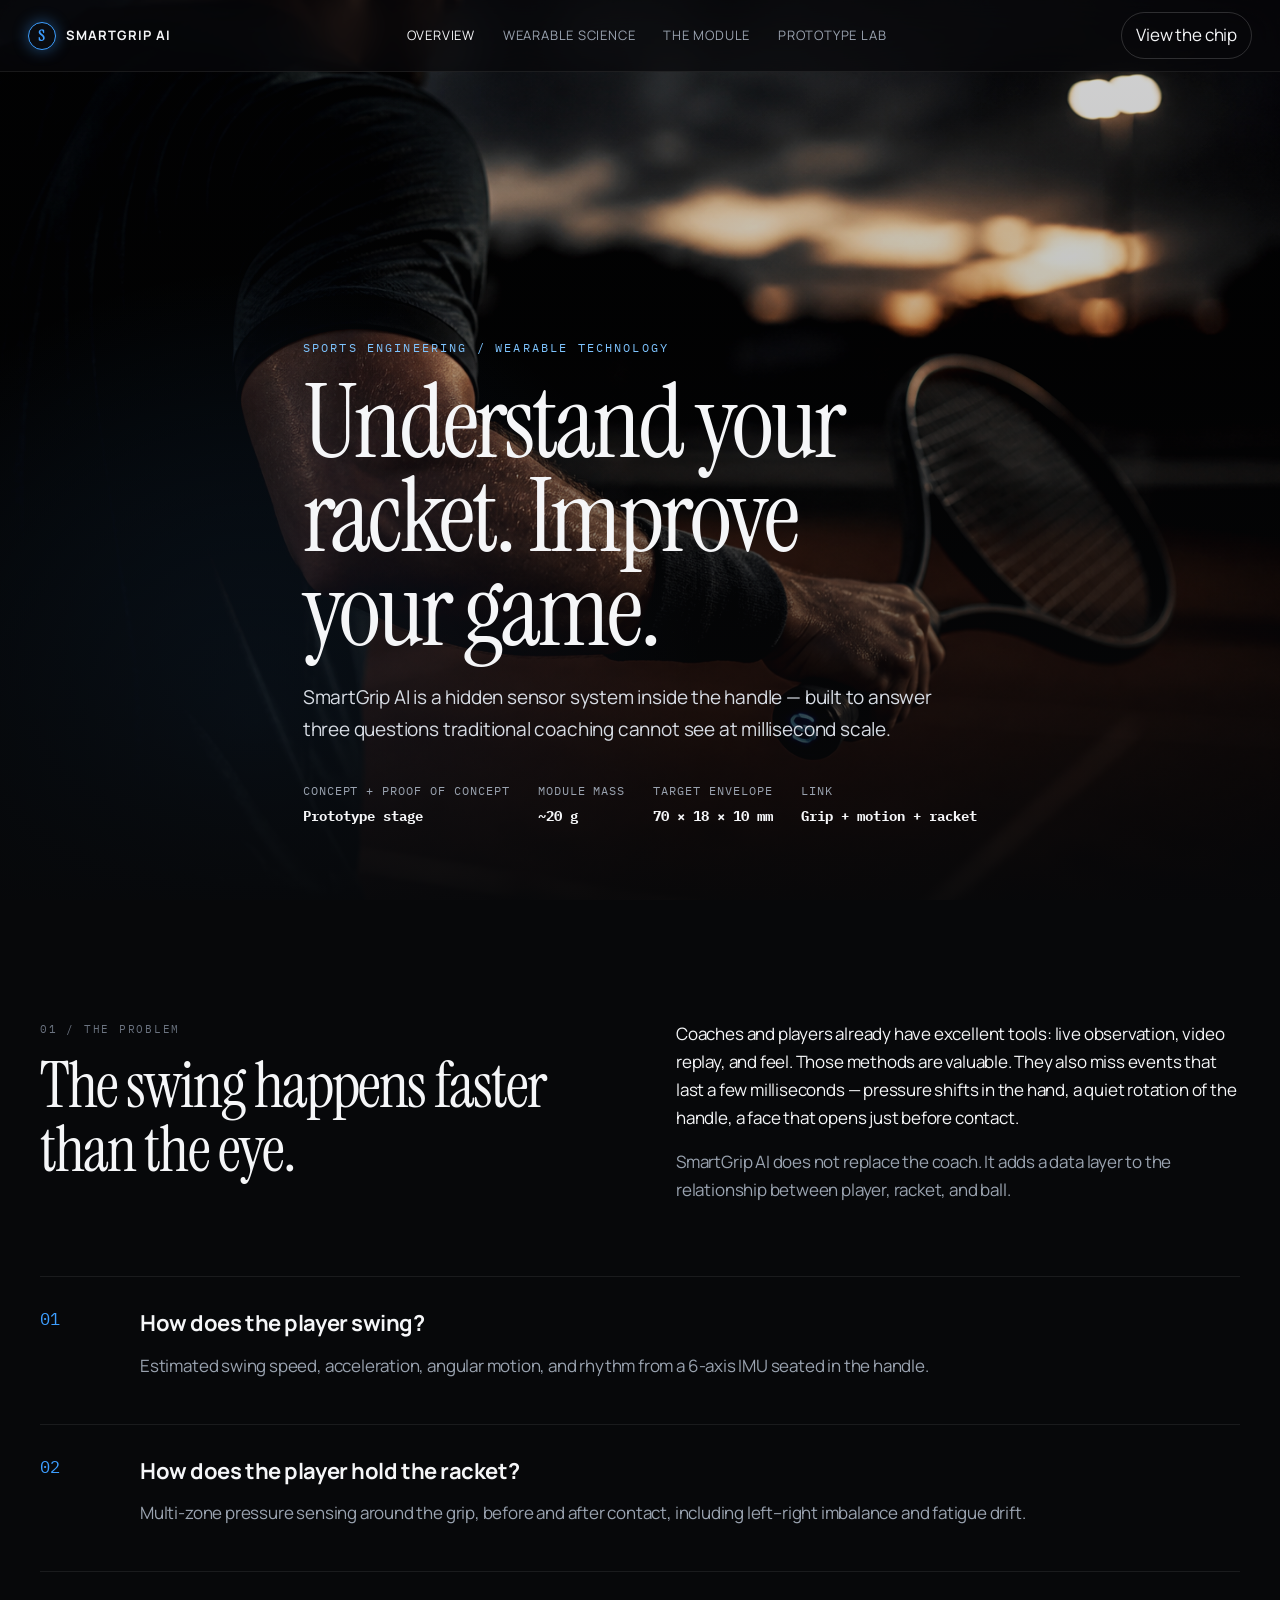
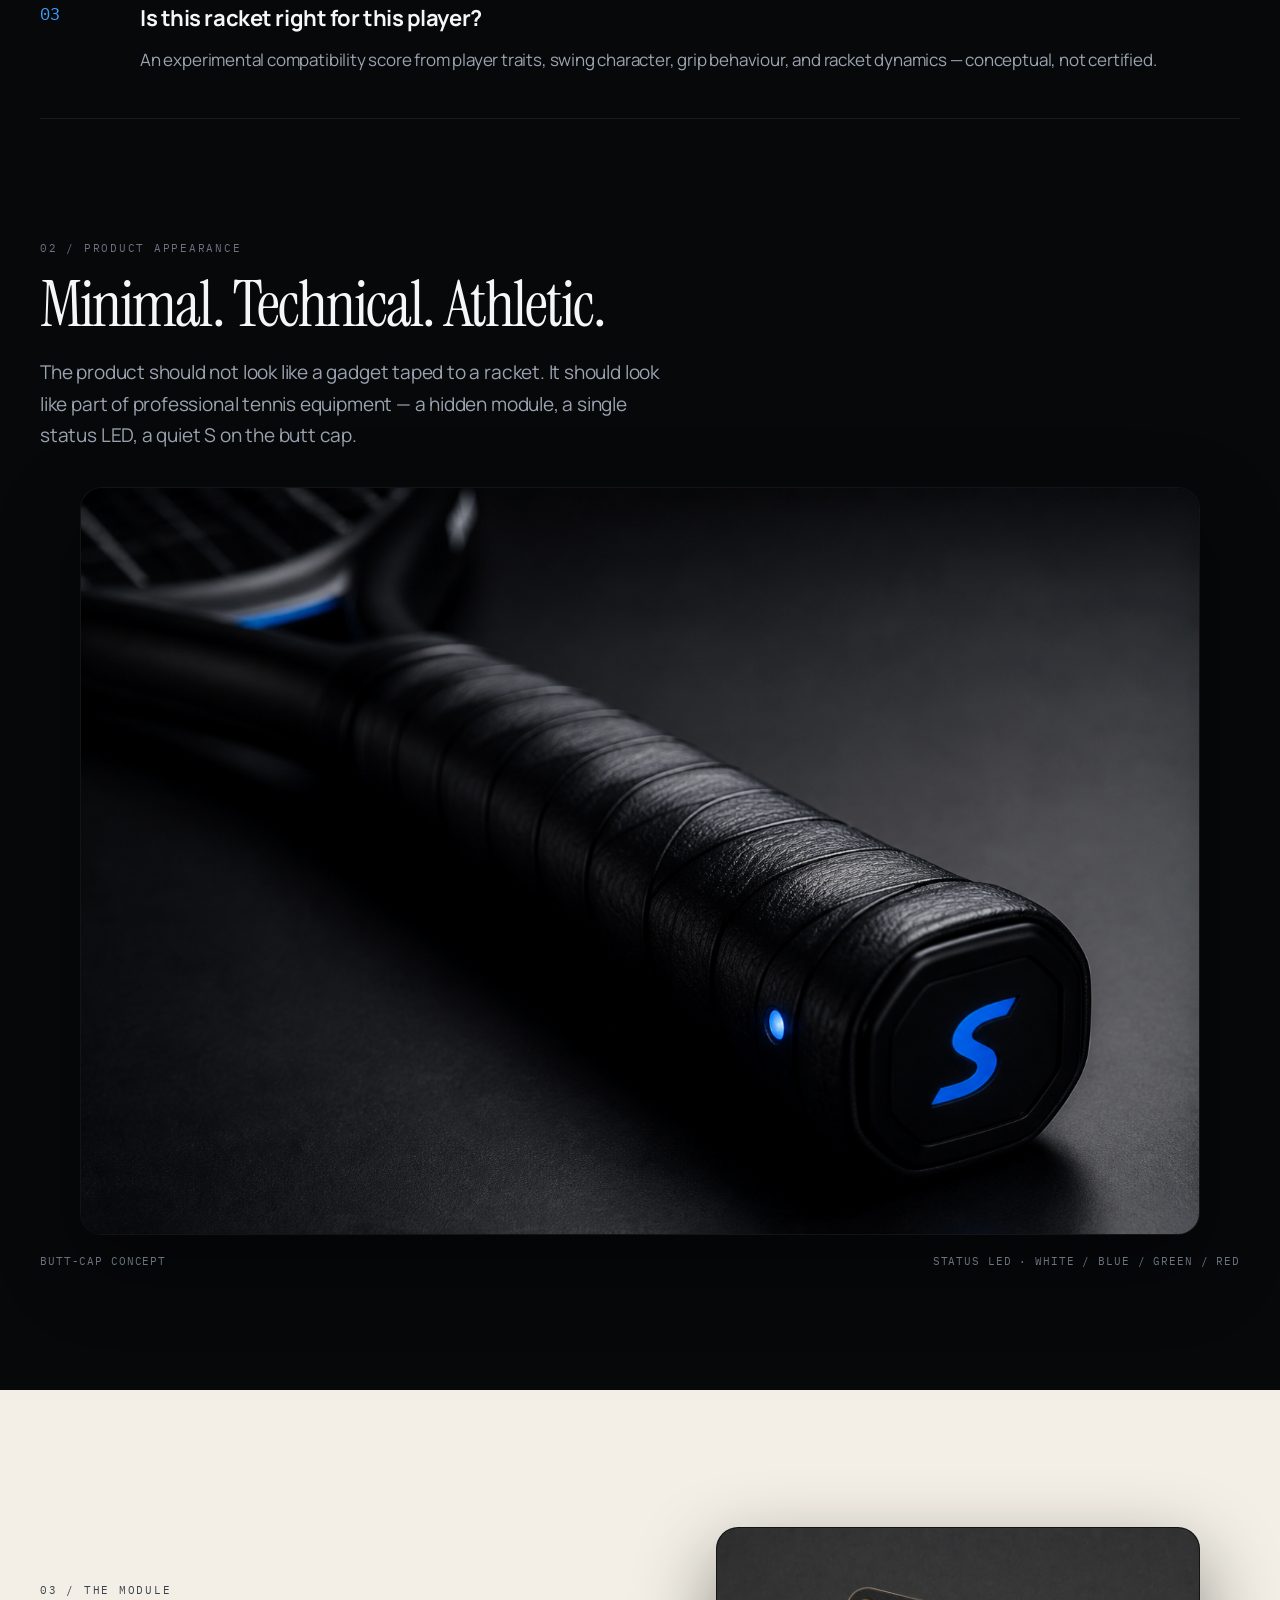
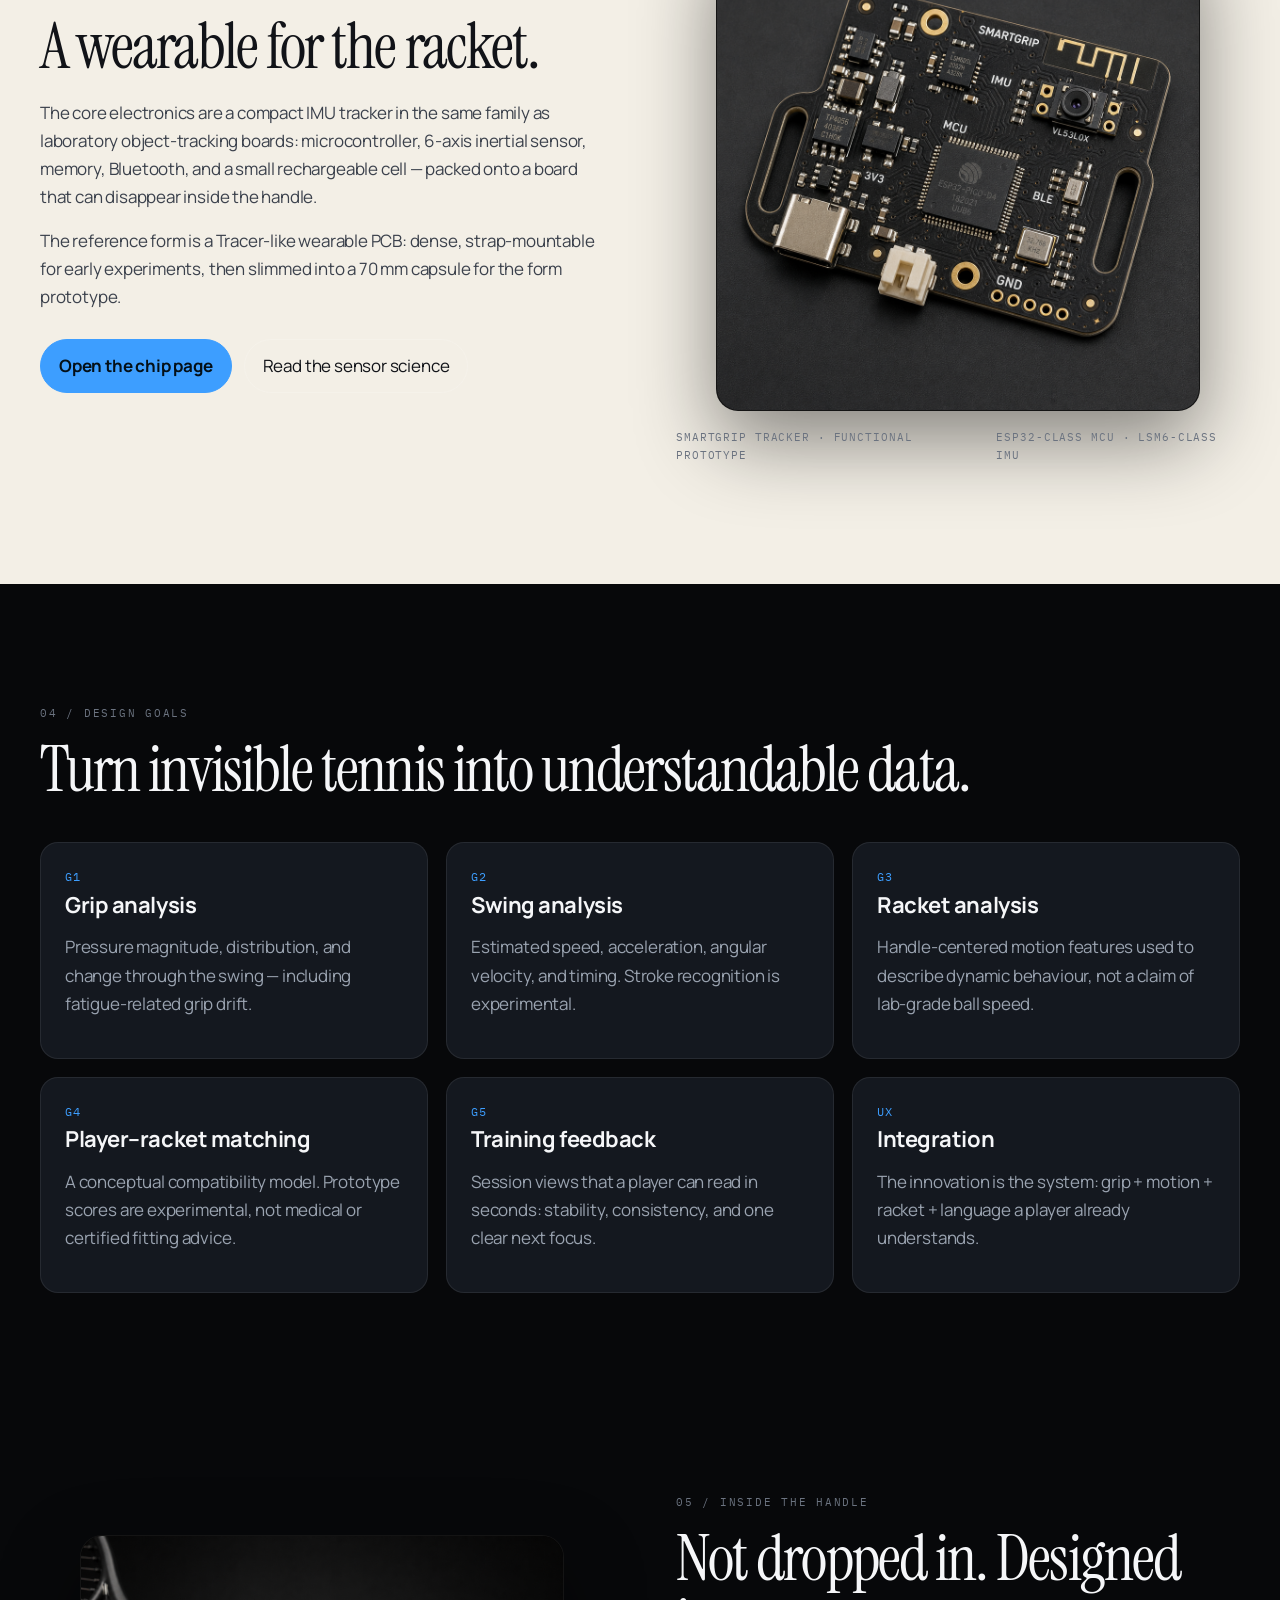
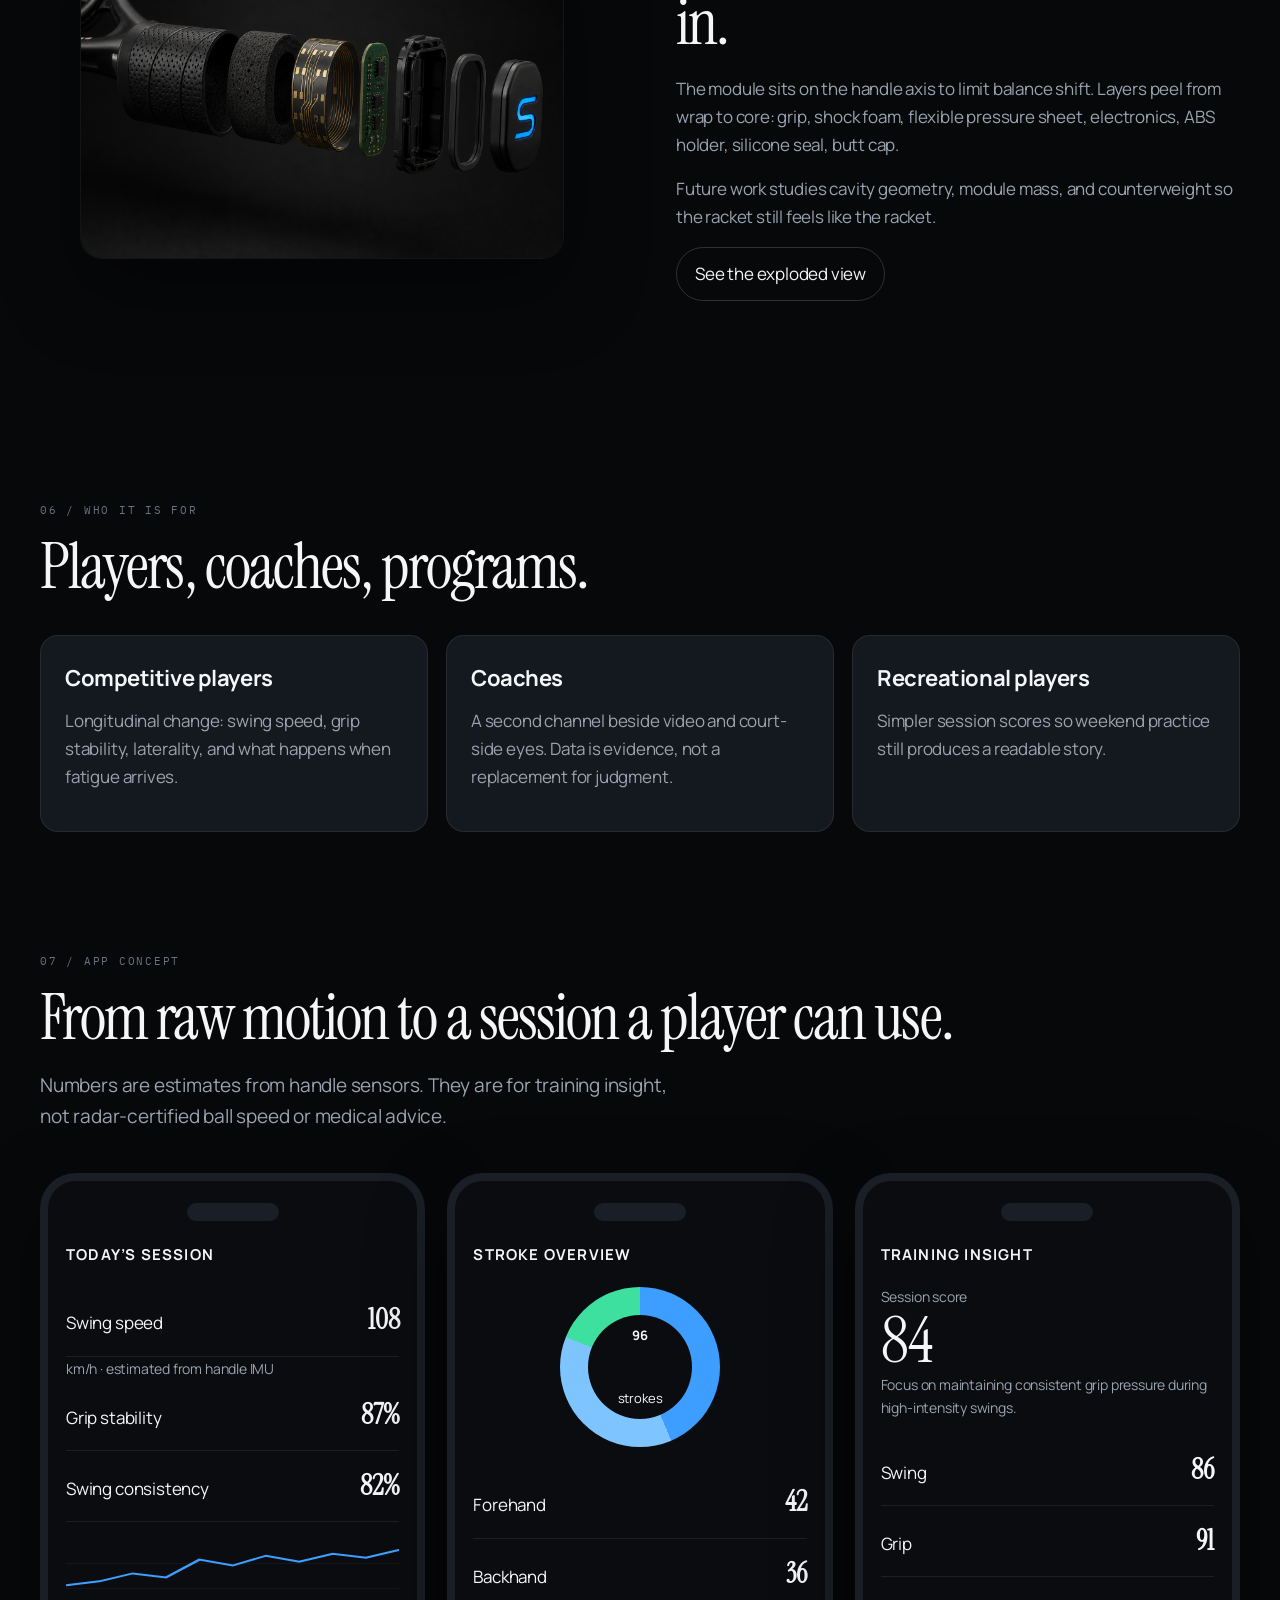
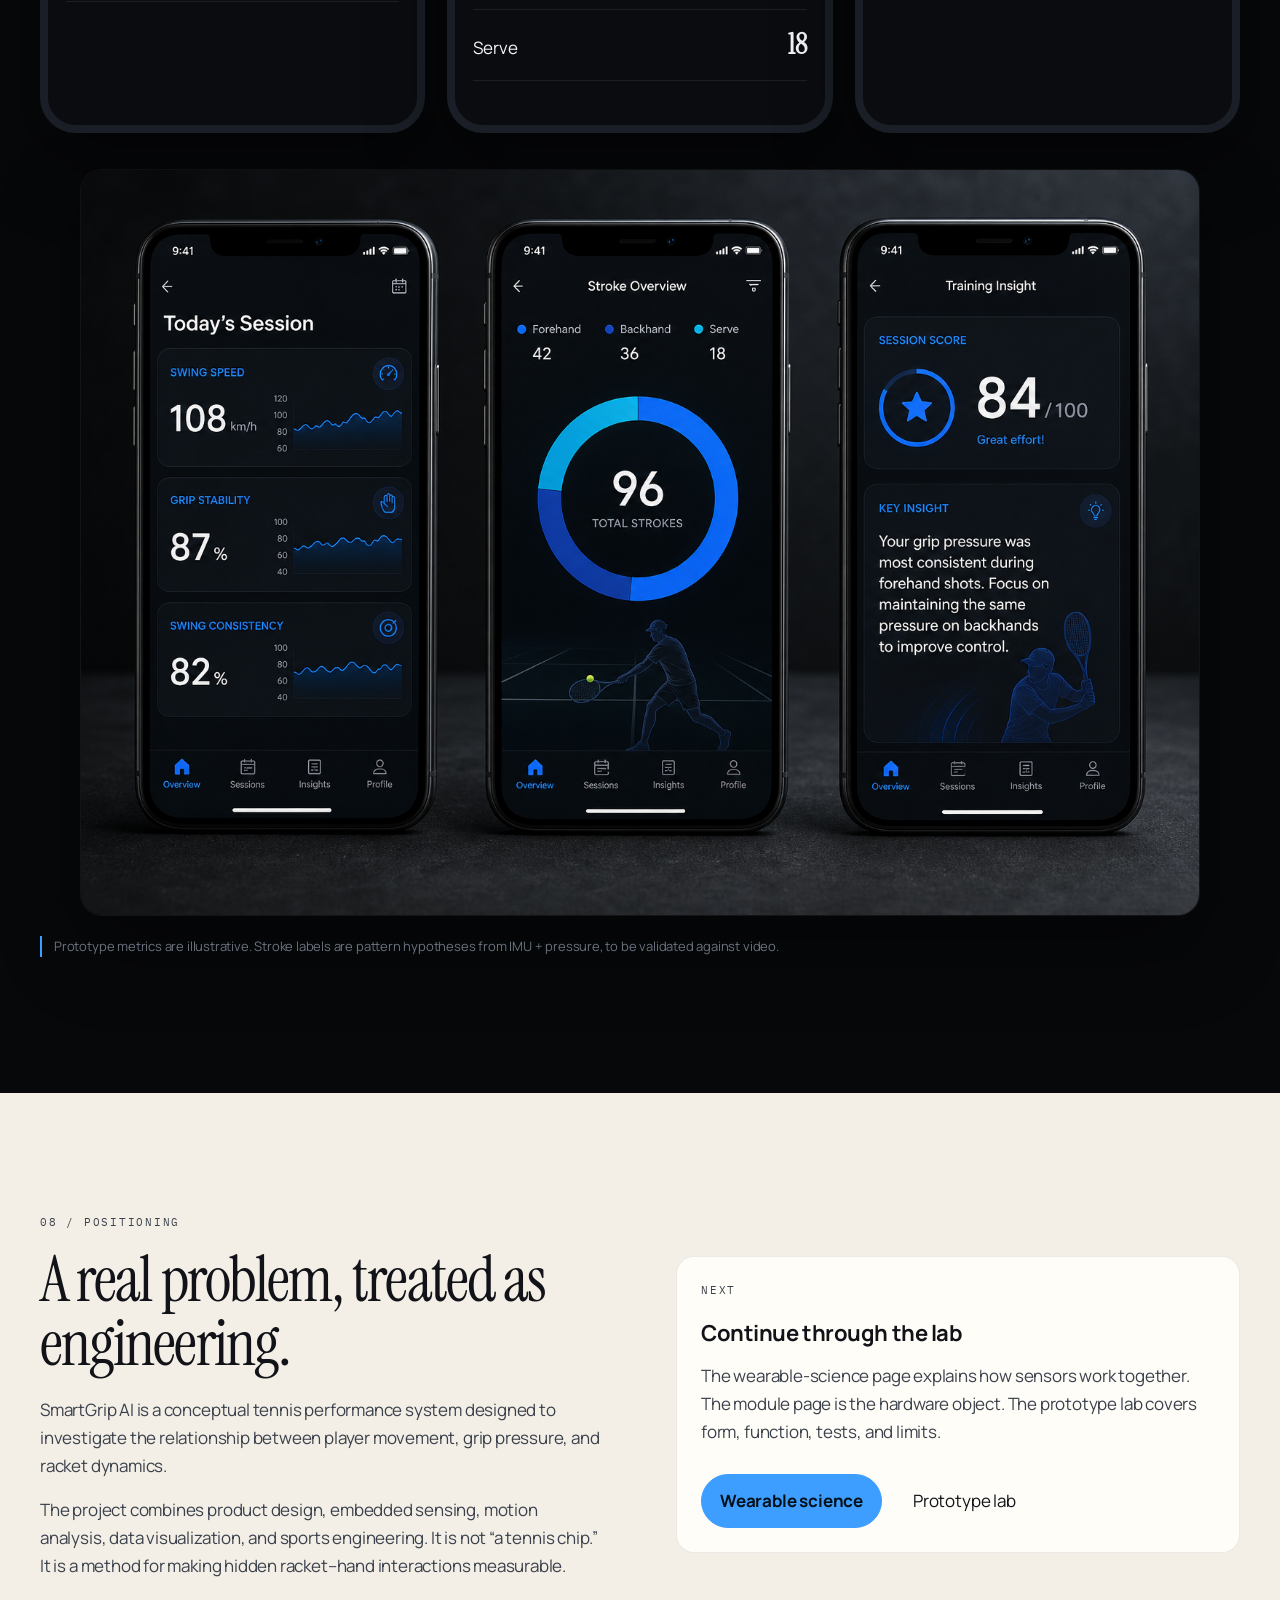
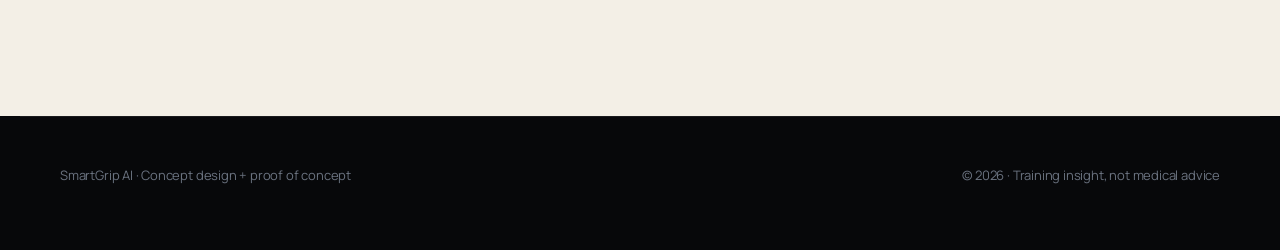
==== index.html @ 9a32e727 "Add SmartGrip AI concept site with Tracer-style chip Build a four-page static prototype in the langu" ====
<!DOCTYPE html>
<html lang="en">
<head>
  <meta charset="UTF-8">
  <meta name="viewport" content="width=device-width, initial-scale=1.0">
  <title>SmartGrip AI — Understand your racket. Improve your game.</title>
  <meta name="description" content="SmartGrip AI is a miniature motion-analysis system hidden inside a tennis racket handle. It turns grip pressure, swing dynamics, and racket motion into training feedback.">
  <link rel="icon" href="assets/images/mark.svg" type="image/svg+xml">
  <link rel="preconnect" href="https://fonts.googleapis.com">
  <link rel="preconnect" href="https://fonts.gstatic.com" crossorigin>
  <link href="https://fonts.googleapis.com/css2?family=IBM+Plex+Mono:wght@400;500&family=Instrument+Serif:ital@0;1&family=Manrope:wght@400;500;600;700&display=swap" rel="stylesheet">
  <link rel="stylesheet" href="assets/css/styles.css">
</head>
<body>
  <a class="skip" href="#content">Skip to content</a>
  <header class="nav">
    <a class="brand" href="index.html"><span class="mark">S</span> SmartGrip AI</a>
    <nav class="nav-links">
      <a class="active" href="index.html">Overview</a>
      <a href="technology.html">Wearable Science</a>
      <a href="module.html">The Module</a>
      <a href="prototype.html">Prototype Lab</a>
    </nav>
    <button class="nav-toggle" aria-expanded="false" aria-label="Open menu">Menu</button>
    <a class="nav-cta" href="module.html">View the chip</a>
  </header>

  <main id="content">
    <section class="hero">
      <div class="hero-media">
        <img src="assets/images/smartgrip-lifestyle.png" alt="Close crop of a tennis racket handle on court, with a faint blue mark on the butt cap">
      </div>
      <div class="hero-copy wrap reveal">
        <p class="kicker">Sports engineering / Wearable technology</p>
        <h1>Understand your<br>racket. Improve<br>your game.</h1>
        <p class="lede">SmartGrip AI is a hidden sensor system inside the handle — built to answer three questions traditional coaching cannot see at millisecond scale.</p>
        <div class="hero-meta">
          <div>Concept + proof of concept<strong>Prototype stage</strong></div>
          <div>Module mass<strong>~20 g</strong></div>
          <div>Target envelope<strong>70 × 18 × 10 mm</strong></div>
          <div>Link<strong>Grip + motion + racket</strong></div>
        </div>
      </div>
    </section>

    <section class="section">
      <div class="wrap split top">
        <div>
          <p class="eyebrow">01 / The problem</p>
          <h2>The swing happens faster than the eye.</h2>
        </div>
        <div>
          <p>Coaches and players already have excellent tools: live observation, video replay, and feel. Those methods are valuable. They also miss events that last a few milliseconds — pressure shifts in the hand, a quiet rotation of the handle, a face that opens just before contact.</p>
          <p class="muted">SmartGrip AI does not replace the coach. It adds a data layer to the relationship between player, racket, and ball.</p>
        </div>
      </div>
      <div class="wrap questions" style="margin-top: 56px;">
        <div class="q"><span>01</span><div><h3>How does the player swing?</h3><p class="muted">Estimated swing speed, acceleration, angular motion, and rhythm from a 6-axis IMU seated in the handle.</p></div></div>
        <div class="q"><span>02</span><div><h3>How does the player hold the racket?</h3><p class="muted">Multi-zone pressure sensing around the grip, before and after contact, including left–right imbalance and fatigue drift.</p></div></div>
        <div class="q"><span>03</span><div><h3>Is this racket right for this player?</h3><p class="muted">An experimental compatibility score from player traits, swing character, grip behaviour, and racket dynamics — conceptual, not certified.</p></div></div>
      </div>
    </section>

    <section class="section" style="padding-top: 0;">
      <div class="wrap">
        <p class="eyebrow">02 / Product appearance</p>
        <h2>Minimal. Technical. Athletic.</h2>
        <p class="lede muted">The product should not look like a gadget taped to a racket. It should look like part of professional tennis equipment — a hidden module, a single status LED, a quiet S on the butt cap.</p>
      </div>
      <div class="wrap" style="margin-top: 36px;">
        <figure class="figure">
          <img src="assets/images/smartgrip-handle-hero.png" alt="Matte black tennis racket butt cap with a glowing blue S logo">
        </figure>
        <div class="caption"><span>Butt-cap concept</span><span>Status LED · White / Blue / Green / Red</span></div>
      </div>
    </section>

    <section class="section paper">
      <div class="wrap split">
        <div>
          <p class="eyebrow">03 / The module</p>
          <h2>A wearable for the racket.</h2>
          <p>The core electronics are a compact IMU tracker in the same family as laboratory object-tracking boards: microcontroller, 6-axis inertial sensor, memory, Bluetooth, and a small rechargeable cell — packed onto a board that can disappear inside the handle.</p>
          <p>The reference form is a Tracer-like wearable PCB: dense, strap-mountable for early experiments, then slimmed into a 70 mm capsule for the form prototype.</p>
          <div class="actions">
            <a class="btn primary" href="module.html">Open the chip page</a>
            <a class="btn" href="technology.html">Read the sensor science</a>
          </div>
        </div>
        <div>
          <figure class="figure">
            <img src="assets/images/smartgrip-chip-tracer.png" alt="Photorealistic SmartGrip IMU tracker PCB, Tracer-style assembled prototype board">
          </figure>
          <div class="caption"><span>SmartGrip tracker · functional prototype</span><span>ESP32-class MCU · LSM6-class IMU</span></div>
        </div>
      </div>
    </section>

    <section class="section">
      <div class="wrap">
        <p class="eyebrow">04 / Design goals</p>
        <h2>Turn invisible tennis into understandable data.</h2>
        <div class="grid-3" style="margin-top: 40px;">
          <article class="card"><div class="num">G1</div><h3>Grip analysis</h3><p class="muted">Pressure magnitude, distribution, and change through the swing — including fatigue-related grip drift.</p></article>
          <article class="card"><div class="num">G2</div><h3>Swing analysis</h3><p class="muted">Estimated speed, acceleration, angular velocity, and timing. Stroke recognition is experimental.</p></article>
          <article class="card"><div class="num">G3</div><h3>Racket analysis</h3><p class="muted">Handle-centered motion features used to describe dynamic behaviour, not a claim of lab-grade ball speed.</p></article>
          <article class="card"><div class="num">G4</div><h3>Player–racket matching</h3><p class="muted">A conceptual compatibility model. Prototype scores are experimental, not medical or certified fitting advice.</p></article>
          <article class="card"><div class="num">G5</div><h3>Training feedback</h3><p class="muted">Session views that a player can read in seconds: stability, consistency, and one clear next focus.</p></article>
          <article class="card"><div class="num">UX</div><h3>Integration</h3><p class="muted">The innovation is the system: grip + motion + racket + language a player already understands.</p></article>
        </div>
      </div>
    </section>

    <section class="section tight">
      <div class="wrap split">
        <figure class="figure">
          <img src="assets/images/smartgrip-exploded.png" alt="Exploded assembly of grip wrap, foam, pressure layer, PCB, holder, and butt cap">
        </figure>
        <div>
          <p class="eyebrow">05 / Inside the handle</p>
          <h2>Not dropped in. Designed in.</h2>
          <p class="muted">The module sits on the handle axis to limit balance shift. Layers peel from wrap to core: grip, shock foam, flexible pressure sheet, electronics, ABS holder, silicone seal, butt cap.</p>
          <p class="muted">Future work studies cavity geometry, module mass, and counterweight so the racket still feels like the racket.</p>
          <a class="btn" href="module.html#exploded">See the exploded view</a>
        </div>
      </div>
    </section>

    <section class="section">
      <div class="wrap">
        <p class="eyebrow">06 / Who it is for</p>
        <h2>Players, coaches, programs.</h2>
        <div class="grid-3" style="margin-top: 36px;">
          <article class="card">
            <h3>Competitive players</h3>
            <p class="muted">Longitudinal change: swing speed, grip stability, laterality, and what happens when fatigue arrives.</p>
          </article>
          <article class="card">
            <h3>Coaches</h3>
            <p class="muted">A second channel beside video and court-side eyes. Data is evidence, not a replacement for judgment.</p>
          </article>
          <article class="card">
            <h3>Recreational players</h3>
            <p class="muted">Simpler session scores so weekend practice still produces a readable story.</p>
          </article>
        </div>
      </div>
    </section>

    <section class="section" style="padding-top: 0;">
      <div class="wrap">
        <p class="eyebrow">07 / App concept</p>
        <h2>From raw motion to a session a player can use.</h2>
        <p class="muted lede">Numbers are estimates from handle sensors. They are for training insight, not radar-certified ball speed or medical advice.</p>
        <div class="phones" style="margin-top: 40px;">
          <article class="phone">
            <div class="phone-bar"></div>
            <h4>Today’s session</h4>
            <div class="metric"><span>Swing speed</span><b>108</b></div>
            <div class="small muted">km/h · estimated from handle IMU</div>
            <div class="metric"><span>Grip stability</span><b>87%</b></div>
            <div class="metric"><span>Swing consistency</span><b>82%</b></div>
            <div class="chart">
              <svg viewBox="0 0 200 64" preserveAspectRatio="none">
                <polyline fill="none" stroke="#3d9eff" stroke-width="2" points="0,48 20,44 40,36 60,40 80,22 100,28 120,18 140,24 160,16 180,20 200,12"/>
              </svg>
            </div>
          </article>
          <article class="phone">
            <div class="phone-bar"></div>
            <h4>Stroke overview</h4>
            <div class="donut"><span><strong>96</strong><br>strokes</span></div>
            <div class="metric"><span>Forehand</span><b>42</b></div>
            <div class="metric"><span>Backhand</span><b>36</b></div>
            <div class="metric"><span>Serve</span><b>18</b></div>
          </article>
          <article class="phone">
            <div class="phone-bar"></div>
            <h4>Training insight</h4>
            <div class="small muted">Session score</div>
            <div class="score">84</div>
            <p class="small muted">Focus on maintaining consistent grip pressure during high-intensity swings.</p>
            <div class="metric"><span>Swing</span><b>86</b></div>
            <div class="metric"><span>Grip</span><b>91</b></div>
          </article>
        </div>
        <figure class="figure" style="margin-top: 36px;">
          <img src="assets/images/smartgrip-app-ui.png" alt="Three dark-mode phones showing SmartGrip session, stroke, and insight screens">
        </figure>
        <p class="note">Prototype metrics are illustrative. Stroke labels are pattern hypotheses from IMU + pressure, to be validated against video.</p>
      </div>
    </section>

    <section class="section paper">
      <div class="wrap split">
        <div>
          <p class="eyebrow">08 / Positioning</p>
          <h2>A real problem, treated as engineering.</h2>
          <p>SmartGrip AI is a conceptual tennis performance system designed to investigate the relationship between player movement, grip pressure, and racket dynamics.</p>
          <p>The project combines product design, embedded sensing, motion analysis, data visualization, and sports engineering. It is not “a tennis chip.” It is a method for making hidden racket–hand interactions measurable.</p>
        </div>
        <div class="card">
          <p class="eyebrow">Next</p>
          <h3>Continue through the lab</h3>
          <p class="muted">The wearable-science page explains how sensors work together. The module page is the hardware object. The prototype lab covers form, function, tests, and limits.</p>
          <div class="actions">
            <a class="btn primary" href="technology.html">Wearable science</a>
            <a class="btn" href="prototype.html">Prototype lab</a>
          </div>
        </div>
      </div>
    </section>
  </main>

  <footer class="footer wrap">
    <div>SmartGrip AI · Concept design + proof of concept</div>
    <div>© <span data-year></span> · Training insight, not medical advice</div>
  </footer>
  <script src="assets/js/main.js"></script>
</body>
</html>
---- assets/css/styles.css ----
:root {
  --bg: #07080a;
  --bg-2: #0d0f13;
  --bg-3: #14181f;
  --bg-4: #1c222c;
  --paper: #f3efe6;
  --paper-2: #e7e1d4;
  --ink: #111318;
  --text: #f5f6f8;
  --muted: #9aa3b0;
  --faint: #6b7380;
  --line: rgba(255, 255, 255, 0.08);
  --line-strong: rgba(255, 255, 255, 0.16);
  --blue: #3d9eff;
  --blue-2: #7ec4ff;
  --blue-dim: rgba(61, 158, 255, 0.14);
  --green: #3ee0a0;
  --red: #ff5d5d;
  --white: #ffffff;
  --shadow: 0 30px 80px rgba(0, 0, 0, 0.45);
  --radius: 18px;
  --max: 1240px;
  --nav-h: 72px;
  --serif: "Instrument Serif", "Times New Roman", serif;
  --sans: "Manrope", "Helvetica Neue", sans-serif;
  --mono: "IBM Plex Mono", ui-monospace, monospace;
}

*,
*::before,
*::after {
  box-sizing: border-box;
}

html {
  scroll-behavior: smooth;
}

body {
  margin: 0;
  background: var(--bg);
  color: var(--text);
  font-family: var(--sans);
  font-size: 17px;
  line-height: 1.65;
  letter-spacing: -0.011em;
  overflow-x: hidden;
}

img {
  max-width: 100%;
  display: block;
}

a {
  color: inherit;
  text-decoration: none;
}

button,
input {
  font: inherit;
}

.skip {
  position: absolute;
  left: -999px;
}

.skip:focus {
  left: 16px;
  top: 16px;
  z-index: 100;
  background: var(--blue);
  color: #041018;
  padding: 8px 12px;
}

/* NAV */
.nav {
  position: fixed;
  inset: 0 0 auto;
  z-index: 50;
  height: var(--nav-h);
  display: flex;
  align-items: center;
  justify-content: space-between;
  padding: 0 28px;
  background: rgba(7, 8, 10, 0.72);
  backdrop-filter: blur(18px);
  border-bottom: 1px solid var(--line);
}

.brand {
  display: flex;
  align-items: center;
  gap: 10px;
  font-weight: 700;
  letter-spacing: 0.08em;
  font-size: 13px;
  text-transform: uppercase;
}

.mark {
  width: 28px;
  height: 28px;
  border-radius: 50%;
  background: #0a0c10;
  border: 1px solid var(--blue);
  box-shadow: 0 0 16px rgba(61, 158, 255, 0.45);
  display: grid;
  place-items: center;
  color: var(--blue);
  font-family: var(--serif);
  font-size: 16px;
}

.nav-links {
  display: flex;
  align-items: center;
  gap: 28px;
  font-size: 13px;
  letter-spacing: 0.06em;
  text-transform: uppercase;
  color: var(--muted);
}

.nav-links a:hover,
.nav-links a.active {
  color: var(--text);
}

.nav-cta {
  border: 1px solid var(--line-strong);
  padding: 8px 14px;
  border-radius: 999px;
  color: var(--text);
}

.nav-cta:hover {
  border-color: var(--blue);
  color: var(--blue-2);
}

.nav-toggle {
  display: none;
  background: transparent;
  color: var(--text);
  border: 1px solid var(--line-strong);
  border-radius: 999px;
  padding: 8px 12px;
  cursor: pointer;
}

/* HERO */
.hero {
  min-height: 100vh;
  position: relative;
  display: grid;
  align-items: end;
  padding: calc(var(--nav-h) + 40px) 40px 72px;
  overflow: hidden;
}

.hero-media {
  position: absolute;
  inset: 0;
}

.hero-media img {
  width: 100%;
  height: 100%;
  object-fit: cover;
  filter: saturate(0.92) contrast(1.05);
}

.hero-media::after {
  content: "";
  position: absolute;
  inset: 0;
  background:
    linear-gradient(180deg, rgba(7, 8, 10, 0.18) 0%, rgba(7, 8, 10, 0.25) 40%, rgba(7, 8, 10, 0.92) 100%),
    radial-gradient(circle at 20% 80%, rgba(61, 158, 255, 0.18), transparent 36%);
}

.hero-copy,
.section,
.wrap {
  position: relative;
  z-index: 1;
}

.kicker {
  font-family: var(--mono);
  font-size: 12px;
  letter-spacing: 0.18em;
  text-transform: uppercase;
  color: var(--blue-2);
  margin-bottom: 18px;
}

.hero h1,
.display {
  font-family: var(--serif);
  font-weight: 400;
  font-size: clamp(46px, 8vw, 104px);
  line-height: 0.92;
  letter-spacing: -0.03em;
  margin: 0 0 24px;
}

.lede {
  max-width: 640px;
  color: #d7dce4;
  font-size: 19px;
}

.hero-meta {
  display: flex;
  flex-wrap: wrap;
  gap: 28px;
  margin-top: 36px;
  font-family: var(--mono);
  font-size: 12px;
  letter-spacing: 0.08em;
  text-transform: uppercase;
  color: var(--muted);
}

.hero-meta strong {
  display: block;
  color: var(--text);
  font-size: 14px;
  letter-spacing: 0;
  text-transform: none;
  margin-top: 4px;
}

/* LAYOUT */
.section {
  padding: 120px 40px;
}

.section.tight {
  padding: 80px 40px;
}

.wrap {
  max-width: var(--max);
  margin: 0 auto;
}

.paper {
  background: var(--paper);
  color: var(--ink);
}

.paper .kicker {
  color: #1d4f86;
}

.paper .muted,
.paper .lede,
.paper p {
  color: #3b414c;
}

.split {
  display: grid;
  grid-template-columns: 1fr 1fr;
  gap: 72px;
  align-items: center;
}

.split.top {
  align-items: start;
}

.eyebrow {
  font-family: var(--mono);
  font-size: 11px;
  letter-spacing: 0.16em;
  text-transform: uppercase;
  color: var(--faint);
}

h2 {
  font-family: var(--serif);
  font-size: clamp(34px, 5vw, 64px);
  line-height: 1;
  letter-spacing: -0.03em;
  font-weight: 400;
  margin: 10px 0 20px;
}

h3 {
  font-size: 22px;
  margin: 0 0 10px;
  letter-spacing: -0.02em;
}

p {
  margin: 0 0 16px;
}

.muted {
  color: var(--muted);
}

.small {
  font-size: 14px;
}

.mono {
  font-family: var(--mono);
}

/* CARDS / GRIDS */
.grid-3,
.grid-4,
.grid-2 {
  display: grid;
  gap: 18px;
}

.grid-2 { grid-template-columns: 1fr 1fr; }
.grid-3 { grid-template-columns: repeat(3, 1fr); }
.grid-4 { grid-template-columns: repeat(4, 1fr); }

.card {
  background: var(--bg-3);
  border: 1px solid var(--line);
  border-radius: var(--radius);
  padding: 24px;
}

.paper .card {
  background: #fffdf8;
  border-color: rgba(17, 19, 24, 0.08);
}

.card .num {
  font-family: var(--mono);
  color: var(--blue);
  font-size: 12px;
  letter-spacing: 0.12em;
}

.stat {
  font-family: var(--serif);
  font-size: 42px;
  line-height: 1;
  margin: 8px 0;
}

.figure {
  border-radius: 22px;
  overflow: hidden;
  border: 1px solid var(--line);
  background: #000;
  box-shadow: var(--shadow);
}

.figure img {
  width: 100%;
  height: 100%;
  object-fit: cover;
}

.caption {
  display: flex;
  justify-content: space-between;
  gap: 16px;
  margin-top: 12px;
  font-family: var(--mono);
  font-size: 11px;
  letter-spacing: 0.08em;
  text-transform: uppercase;
  color: var(--faint);
}

/* QUESTIONS */
.questions {
  display: grid;
  gap: 0;
  border-top: 1px solid var(--line);
}

.q {
  display: grid;
  grid-template-columns: 80px 1fr;
  gap: 20px;
  padding: 28px 0;
  border-bottom: 1px solid var(--line);
}

.q span {
  font-family: var(--mono);
  color: var(--blue);
}

/* CHIP STAGE */
.chip-stage {
  position: relative;
  background:
    radial-gradient(circle at 50% 40%, rgba(61, 158, 255, 0.12), transparent 42%),
    var(--bg-2);
  border: 1px solid var(--line);
  border-radius: 28px;
  padding: 28px;
  min-height: 560px;
}

.chip-stage img {
  width: 100%;
  max-height: 620px;
  object-fit: contain;
}

.hotspot {
  position: absolute;
  width: 18px;
  height: 18px;
  border-radius: 50%;
  border: 2px solid var(--blue);
  background: rgba(61, 158, 255, 0.25);
  box-shadow: 0 0 0 6px rgba(61, 158, 255, 0.12);
  cursor: pointer;
  padding: 0;
}

.hotspot::after {
  content: "";
  position: absolute;
  inset: -8px;
  border-radius: 50%;
  animation: pulse 2.2s infinite;
}

@keyframes pulse {
  0% { box-shadow: 0 0 0 0 rgba(61, 158, 255, 0.45); }
  70% { box-shadow: 0 0 0 14px rgba(61, 158, 255, 0); }
  100% { box-shadow: 0 0 0 0 rgba(61, 158, 255, 0); }
}

.hotspot-card {
  position: absolute;
  width: min(260px, 70vw);
  background: rgba(10, 12, 16, 0.92);
  border: 1px solid var(--line-strong);
  border-radius: 14px;
  padding: 14px 16px;
  font-size: 14px;
  opacity: 0;
  pointer-events: none;
  transform: translateY(8px);
  transition: 0.2s ease;
}

.hotspot:hover + .hotspot-card,
.hotspot:focus + .hotspot-card,
.hotspot-card.show {
  opacity: 1;
  transform: none;
}

/* SPECS */
.spec-table {
  width: 100%;
  border-collapse: collapse;
  font-size: 14px;
}

.spec-table th,
.spec-table td {
  text-align: left;
  padding: 14px 0;
  border-bottom: 1px solid var(--line);
  vertical-align: top;
}

.spec-table th {
  width: 38%;
  color: var(--muted);
  font-weight: 500;
}

/* LED */
.led-row {
  display: flex;
  flex-wrap: wrap;
  gap: 10px;
}

.led-btn {
  background: transparent;
  color: var(--text);
  border: 1px solid var(--line-strong);
  border-radius: 999px;
  padding: 8px 14px;
  cursor: pointer;
}

.led-btn.active {
  border-color: var(--blue);
  background: var(--blue-dim);
}

.led-dot {
  width: 18px;
  height: 18px;
  border-radius: 50%;
  display: inline-block;
  margin-right: 8px;
  vertical-align: middle;
  box-shadow: 0 0 16px currentColor;
}

/* SENSOR SCIENCE */
.sensor-tabs {
  display: flex;
  flex-wrap: wrap;
  gap: 8px;
  margin: 28px 0;
}

.sensor-tabs button {
  background: transparent;
  border: 1px solid var(--line-strong);
  color: var(--muted);
  border-radius: 999px;
  padding: 10px 16px;
  cursor: pointer;
}

.sensor-tabs button.active {
  color: var(--ink);
  background: var(--paper);
  border-color: var(--paper);
}

.sensor-panel[hidden] {
  display: none;
}

.metric-bars {
  display: grid;
  gap: 14px;
}

.bar {
  display: grid;
  grid-template-columns: 140px 1fr 48px;
  gap: 12px;
  align-items: center;
  font-size: 13px;
}

.bar i {
  height: 8px;
  background: var(--bg-4);
  border-radius: 99px;
  overflow: hidden;
  display: block;
}

.bar i em {
  display: block;
  height: 100%;
  width: 0;
  background: linear-gradient(90deg, var(--blue), var(--blue-2));
  border-radius: inherit;
  transition: width 0.8s ease;
}

/* PRESSURE */
.zones {
  display: grid;
  grid-template-columns: repeat(4, 1fr);
  gap: 8px;
  max-width: 280px;
}

.zone {
  aspect-ratio: 1;
  border-radius: 10px;
  background: rgba(61, 158, 255, 0.12);
  border: 1px solid rgba(61, 158, 255, 0.25);
  display: grid;
  place-items: center;
  font-family: var(--mono);
  font-size: 11px;
  cursor: pointer;
  transition: 0.2s ease;
}

.zone:hover,
.zone.active {
  background: rgba(61, 158, 255, 0.55);
  color: #041018;
}

/* FLOW */
.flow {
  display: grid;
  grid-template-columns: repeat(5, 1fr);
  gap: 12px;
}

.flow-step {
  background: var(--bg-3);
  border: 1px solid var(--line);
  border-radius: 16px;
  padding: 18px;
  min-height: 150px;
}

.flow-step b {
  display: block;
  font-family: var(--mono);
  font-size: 11px;
  color: var(--blue);
  margin-bottom: 10px;
}

/* PHONES */
.phones {
  display: grid;
  grid-template-columns: repeat(3, 1fr);
  gap: 22px;
}

.phone {
  background: #0a0c10;
  border: 8px solid #1a1e26;
  border-radius: 36px;
  min-height: 560px;
  padding: 22px 18px 28px;
  box-shadow: var(--shadow);
}

.phone-bar {
  width: 92px;
  height: 18px;
  background: #1a1e26;
  border-radius: 99px;
  margin: 0 auto 22px;
}

.phone h4 {
  margin: 0 0 18px;
  font-size: 15px;
  letter-spacing: 0.08em;
  text-transform: uppercase;
}

.metric {
  display: flex;
  justify-content: space-between;
  align-items: baseline;
  padding: 12px 0;
  border-bottom: 1px solid var(--line);
}

.metric b {
  font-family: var(--serif);
  font-size: 28px;
}

.chart {
  height: 64px;
  margin: 16px 0 8px;
  background:
    linear-gradient(180deg, transparent 0 20%, rgba(255,255,255,0.04) 20% 21%, transparent 21% 40%, rgba(255,255,255,0.04) 40% 41%, transparent 41% 60%, rgba(255,255,255,0.04) 60% 61%, transparent 61% 80%, rgba(255,255,255,0.04) 80% 81%, transparent 81%);
  border-bottom: 1px solid var(--line);
  position: relative;
}

.chart svg {
  width: 100%;
  height: 100%;
}

.donut {
  width: 160px;
  height: 160px;
  margin: 20px auto;
  border-radius: 50%;
  background: conic-gradient(#3d9eff 0 157deg, #7ec4ff 157deg 292deg, #3ee0a0 292deg 360deg);
  display: grid;
  place-items: center;
}

.donut span {
  width: 104px;
  height: 104px;
  background: #0a0c10;
  border-radius: 50%;
  display: grid;
  place-items: center;
  text-align: center;
  font-size: 13px;
}

.score {
  font-family: var(--serif);
  font-size: 64px;
  line-height: 1;
}

/* ARCH */
.arch {
  display: grid;
  gap: 10px;
}

.arch-row {
  display: grid;
  grid-template-columns: 160px 1fr;
  gap: 16px;
  background: var(--bg-3);
  border: 1px solid var(--line);
  border-radius: 16px;
  padding: 18px 20px;
}

.note {
  font-size: 13px;
  color: var(--faint);
  border-left: 2px solid var(--blue);
  padding-left: 12px;
  margin-top: 20px;
}

/* FOOTER */
.footer {
  padding: 48px 40px 64px;
  border-top: 1px solid var(--line);
  display: flex;
  justify-content: space-between;
  gap: 24px;
  color: var(--faint);
  font-size: 13px;
}

.btn {
  display: inline-flex;
  align-items: center;
  gap: 8px;
  border-radius: 999px;
  padding: 12px 18px;
  border: 1px solid var(--line-strong);
  transition: 0.2s ease;
}

.btn.primary {
  background: var(--blue);
  color: #041018;
  border-color: var(--blue);
  font-weight: 700;
}

.btn:hover {
  transform: translateY(-1px);
}

.actions {
  display: flex;
  flex-wrap: wrap;
  gap: 12px;
  margin-top: 28px;
}

.reveal {
  opacity: 0;
  transform: translateY(18px);
  animation: rise 0.8s ease forwards;
}

@keyframes rise {
  to {
    opacity: 1;
    transform: none;
  }
}

.media-full {
  width: 100%;
  height: min(78vh, 820px);
  object-fit: cover;
}

.tag {
  display: inline-block;
  border: 1px solid var(--line-strong);
  border-radius: 999px;
  padding: 4px 10px;
  font-size: 12px;
  color: var(--muted);
  margin-right: 6px;
  margin-bottom: 6px;
}

.list {
  padding-left: 18px;
  margin: 0;
}

.list li {
  margin-bottom: 8px;
}

@media (max-width: 980px) {
  .split,
  .grid-3,
  .grid-4,
  .phones,
  .flow,
  .arch-row {
    grid-template-columns: 1fr;
  }

  .nav-toggle {
    display: inline-flex;
  }

  .nav-links {
    display: none;
    position: absolute;
    top: var(--nav-h);
    left: 0;
    right: 0;
    background: rgba(7, 8, 10, 0.96);
    border-bottom: 1px solid var(--line);
    padding: 18px 20px 24px;
    flex-direction: column;
    align-items: flex-start;
    gap: 16px;
  }

  .nav-links.open {
    display: flex;
  }

  .section,
  .hero {
    padding-left: 20px;
    padding-right: 20px;
  }

  .chip-stage {
    min-height: 380px;
  }
}

@media (prefers-reduced-motion: reduce) {
  html { scroll-behavior: auto; }
  .reveal, .hotspot::after { animation: none; }
}
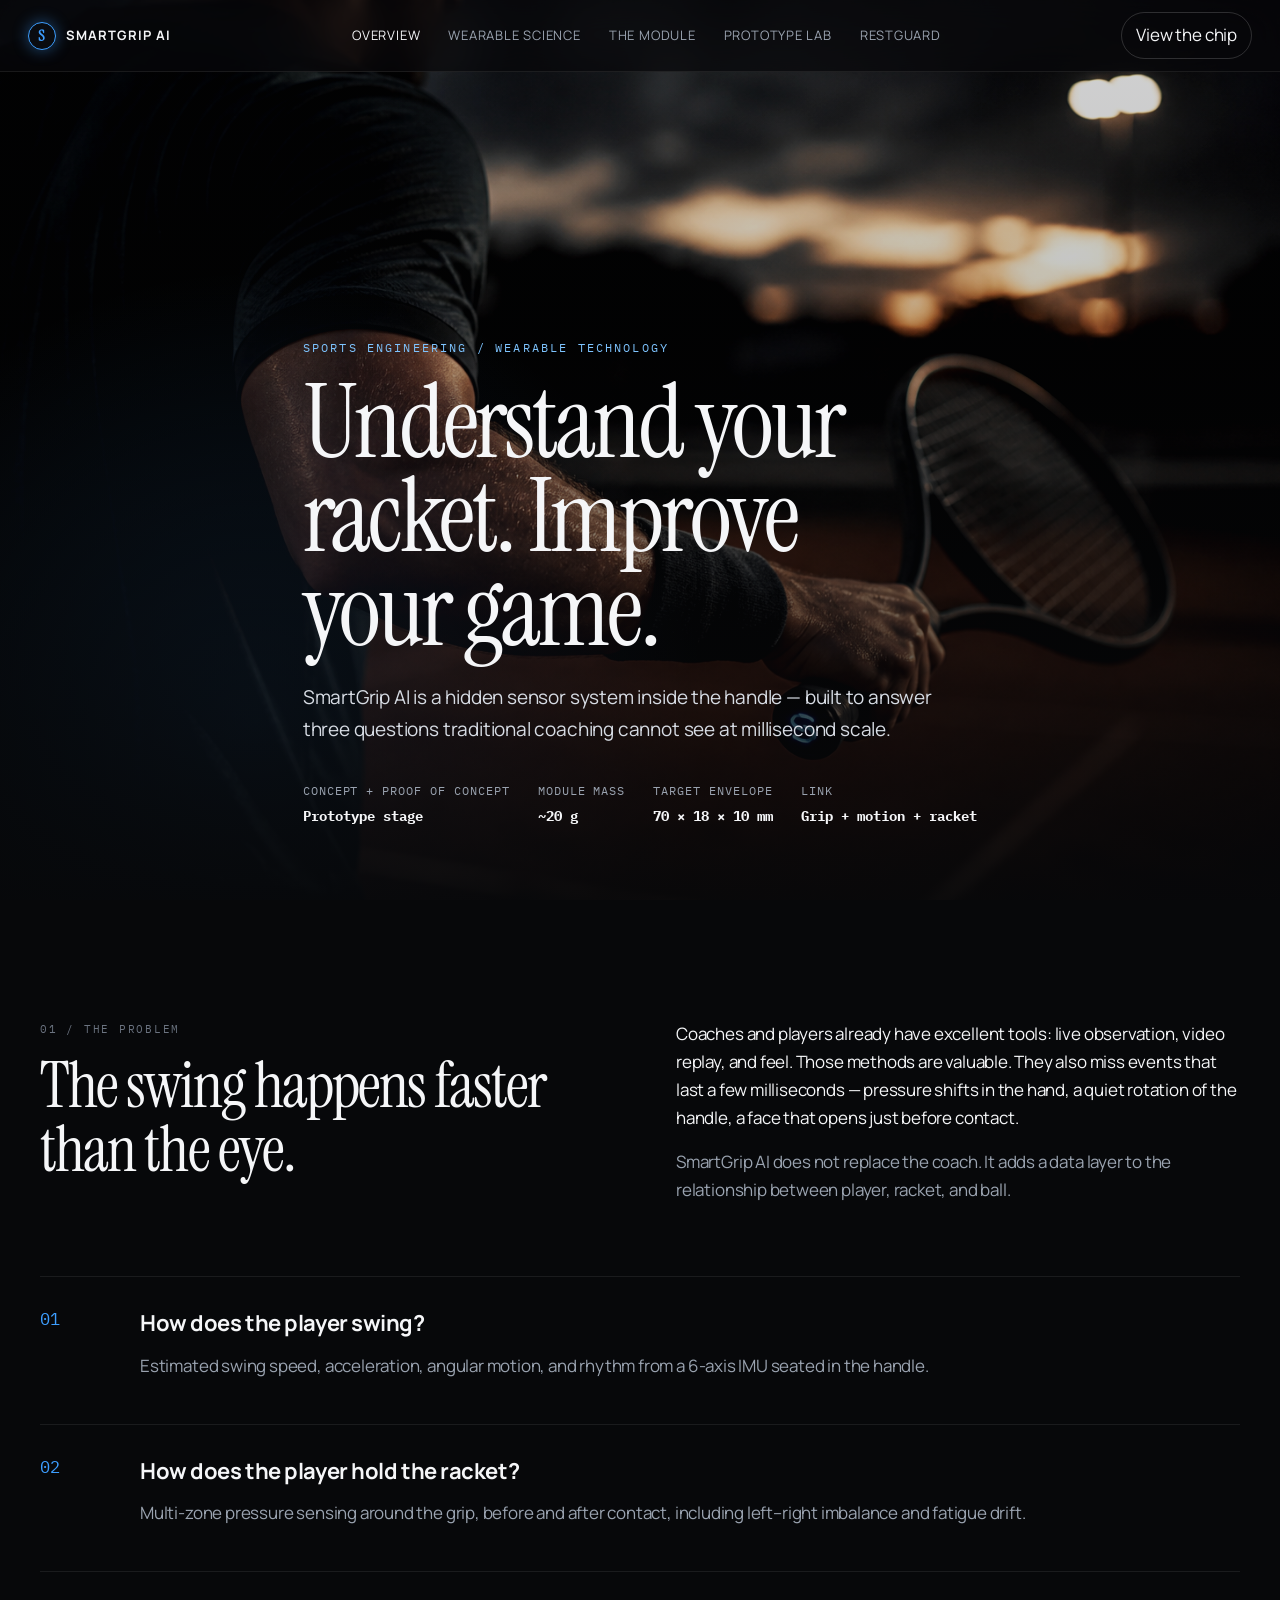
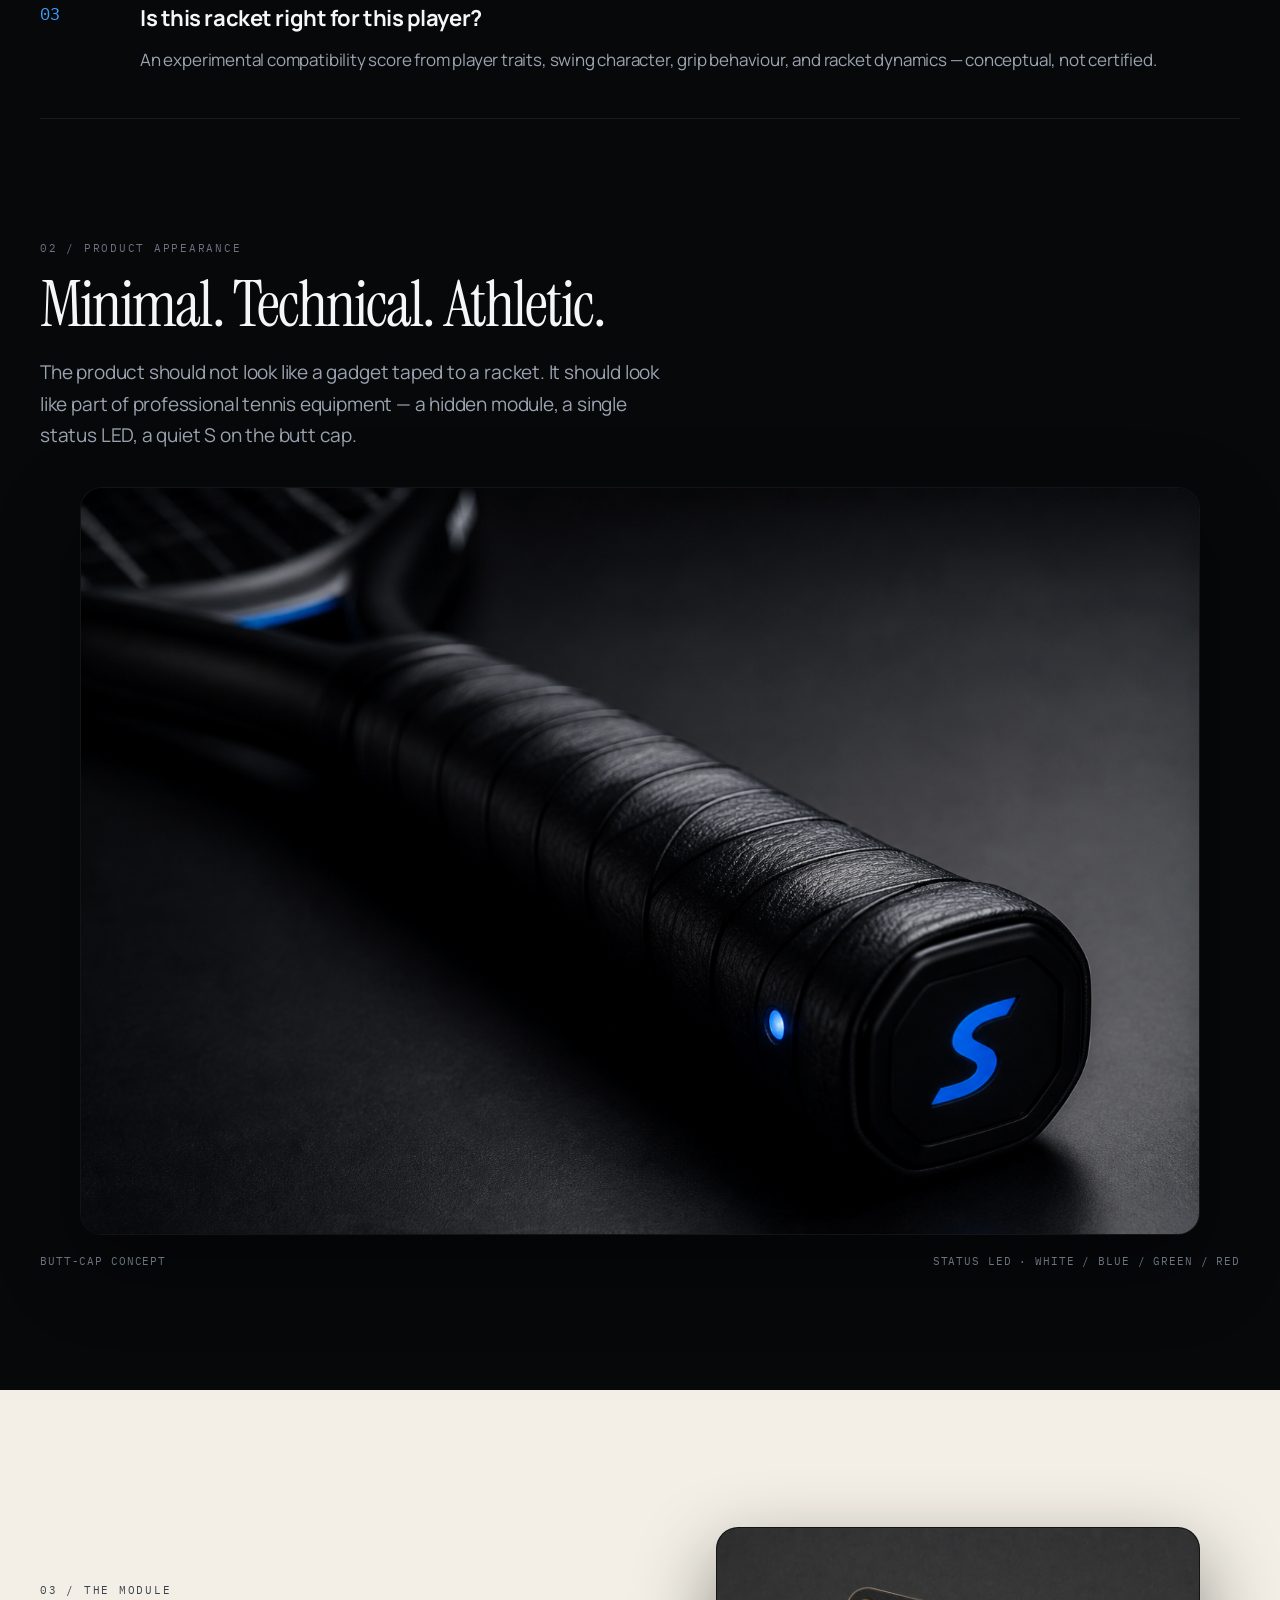
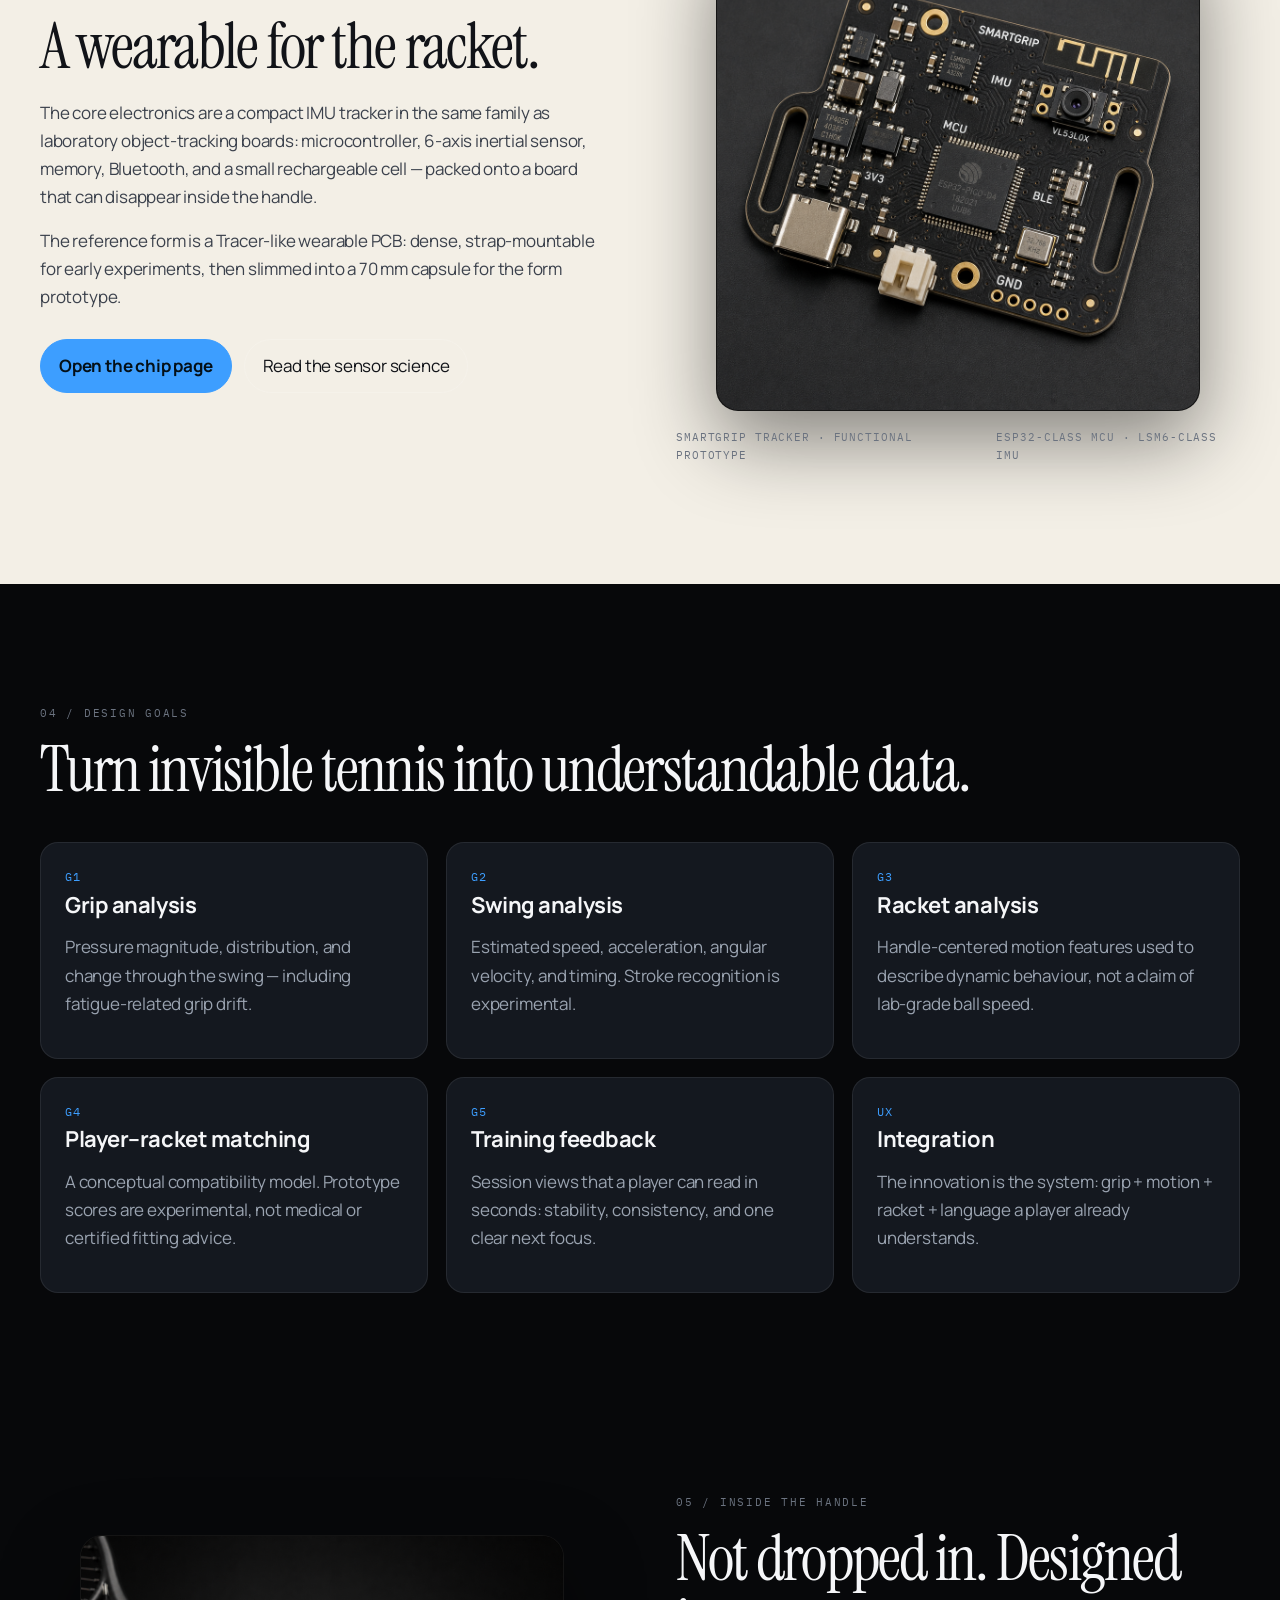
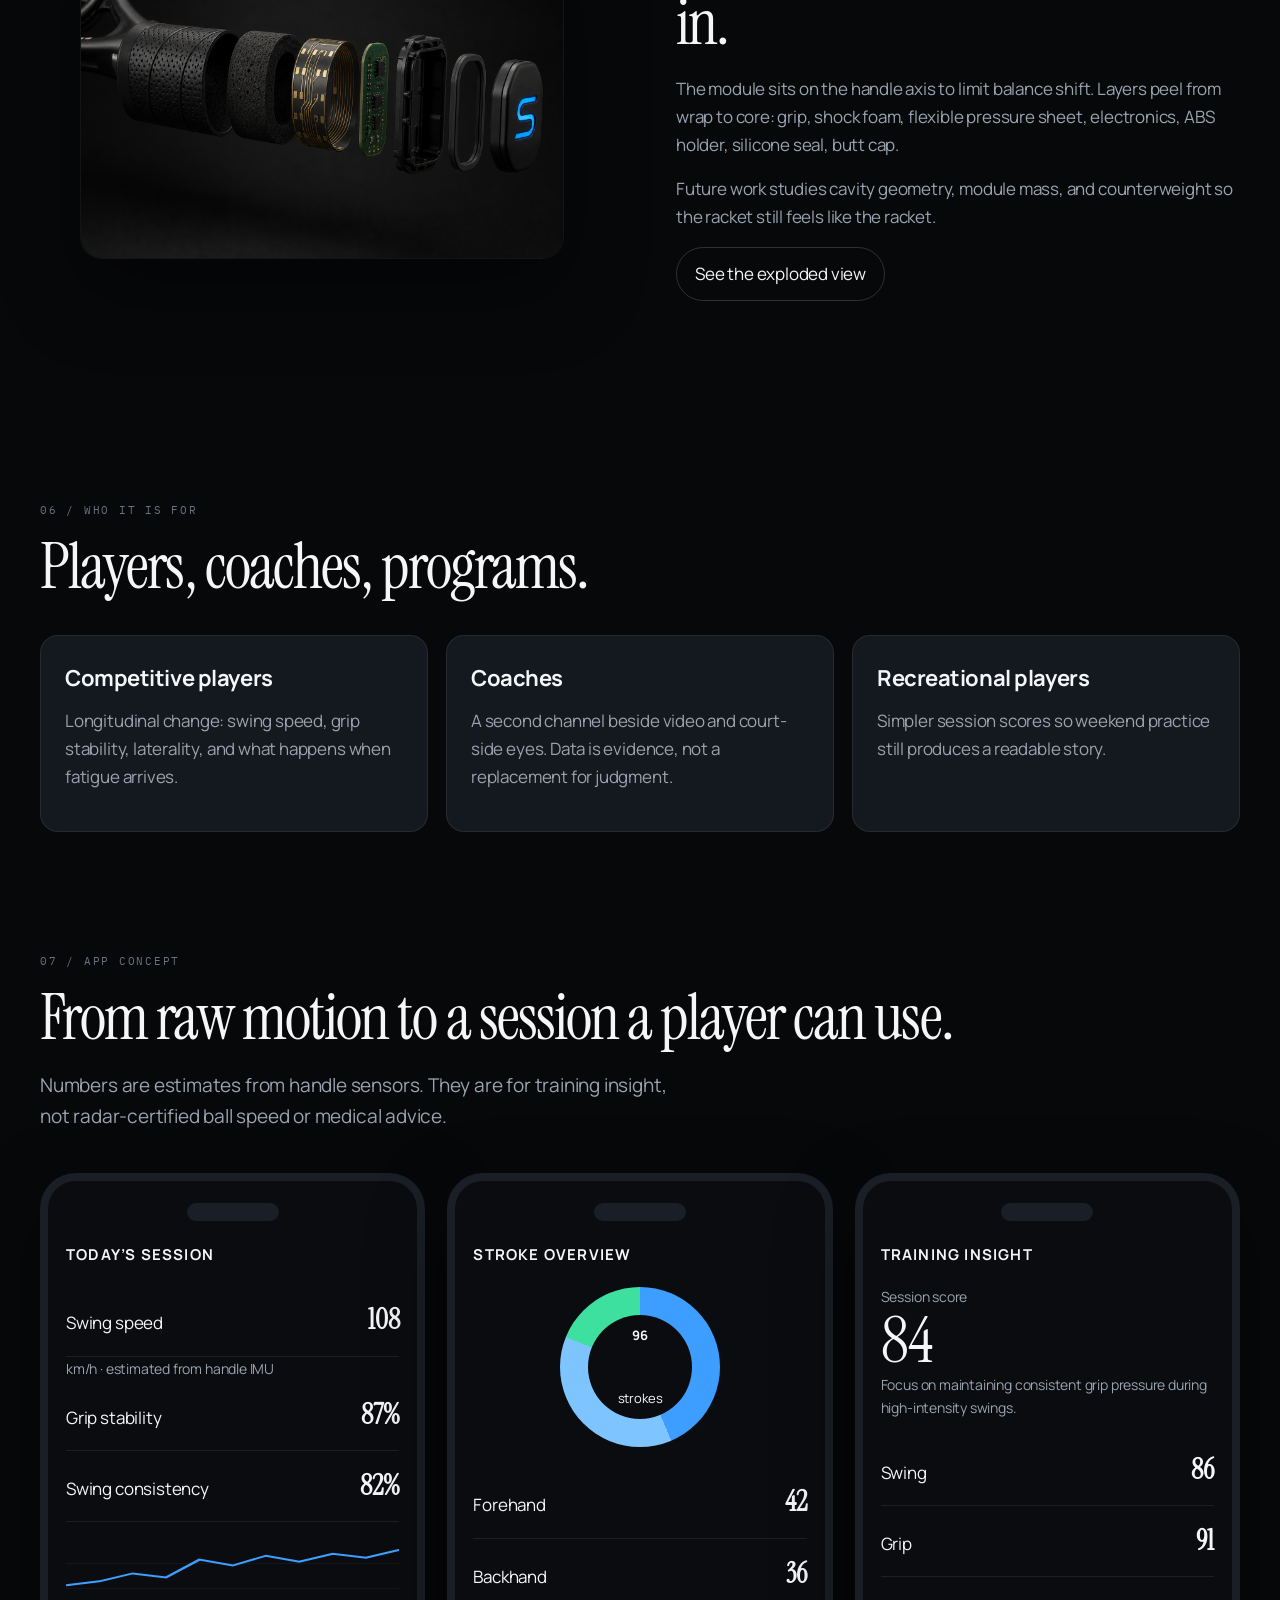
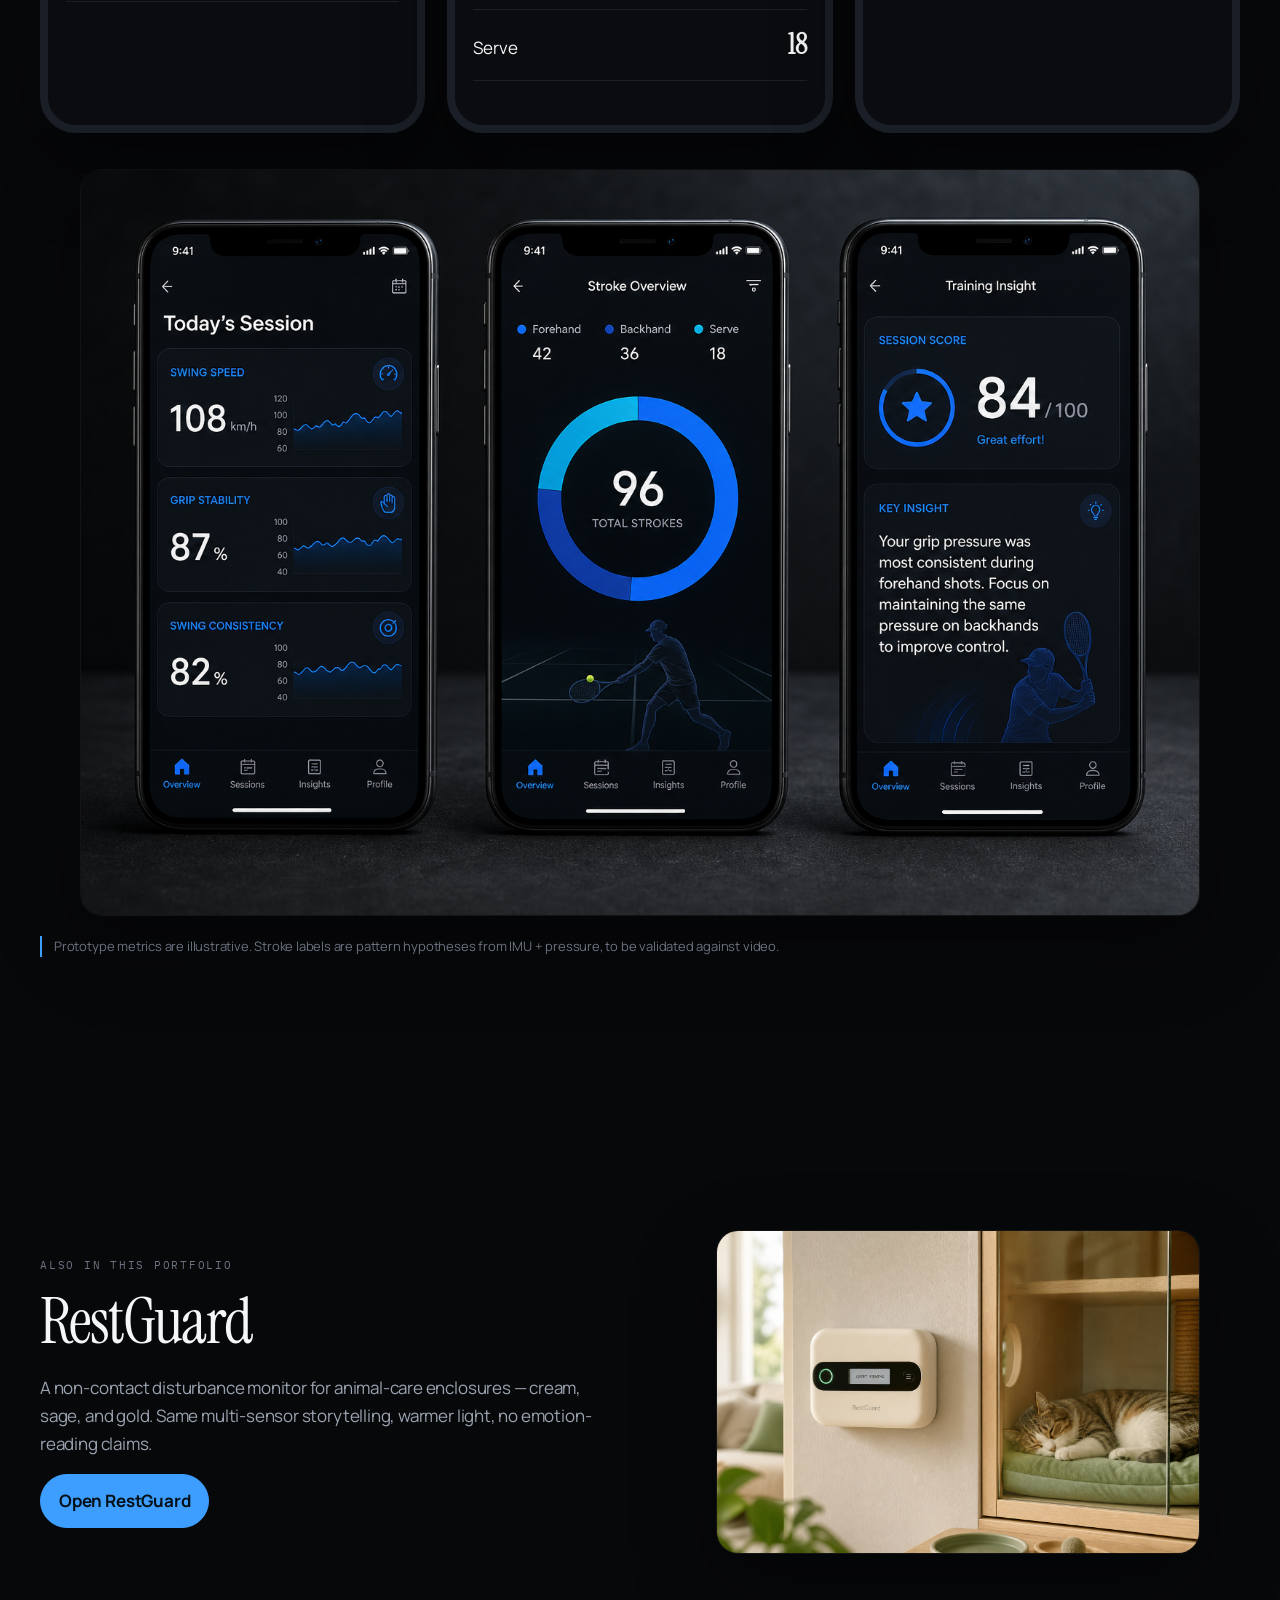
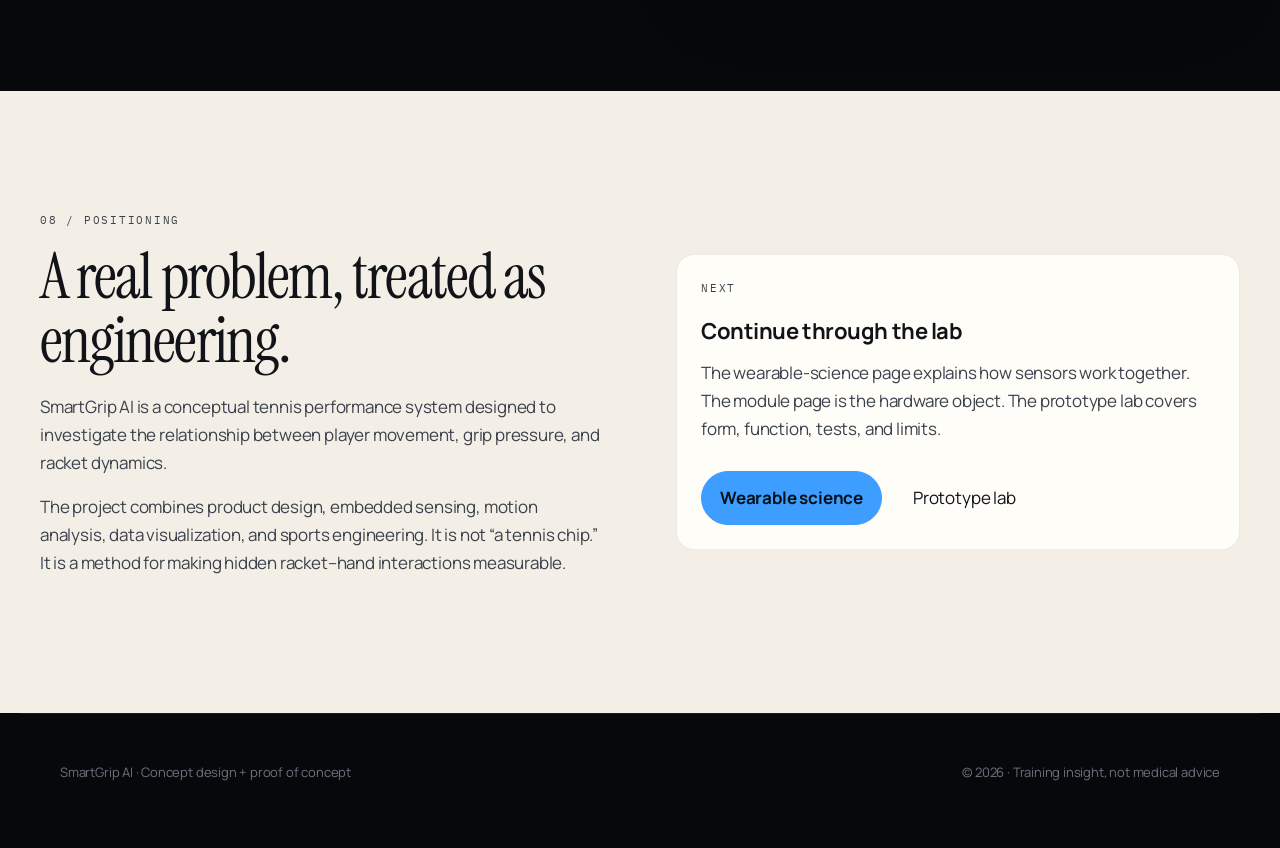
==== commit d51c9d8e: "Add RestGuard warm cream site with Tracer-style chip New four-page pet-care prototype using the port" ====
--- a/index.html
+++ b/index.html
@@ -20,6 +20,7 @@
       <a href="technology.html">Wearable Science</a>
       <a href="module.html">The Module</a>
       <a href="prototype.html">Prototype Lab</a>
+      <a href="restguard/index.html">RestGuard</a>
     </nav>
     <button class="nav-toggle" aria-expanded="false" aria-label="Open menu">Menu</button>
     <a class="nav-cta" href="module.html">View the chip</a>
@@ -191,6 +192,20 @@
       </div>
     </section>
 
+    <section class="section">
+      <div class="wrap split">
+        <div>
+          <p class="eyebrow">Also in this portfolio</p>
+          <h2>RestGuard</h2>
+          <p class="muted">A non-contact disturbance monitor for animal-care enclosures — cream, sage, and gold. Same multi-sensor storytelling, warmer light, no emotion-reading claims.</p>
+          <a class="btn primary" href="restguard/index.html">Open RestGuard</a>
+        </div>
+        <figure class="figure">
+          <img src="assets/images/restguard/restguard-device-hero.png" alt="RestGuard device beside a resting cat">
+        </figure>
+      </div>
+    </section>
+
     <section class="section paper">
       <div class="wrap split">
         <div>
--- a/assets/css/styles.css
+++ b/assets/css/styles.css
@@ -534,9 +534,9 @@
 }
 
 .sensor-tabs button.active {
-  color: var(--ink);
-  background: var(--paper);
-  border-color: var(--paper);
+  color: #041018;
+  background: var(--blue);
+  border-color: var(--blue);
 }
 
 .sensor-panel[hidden] {
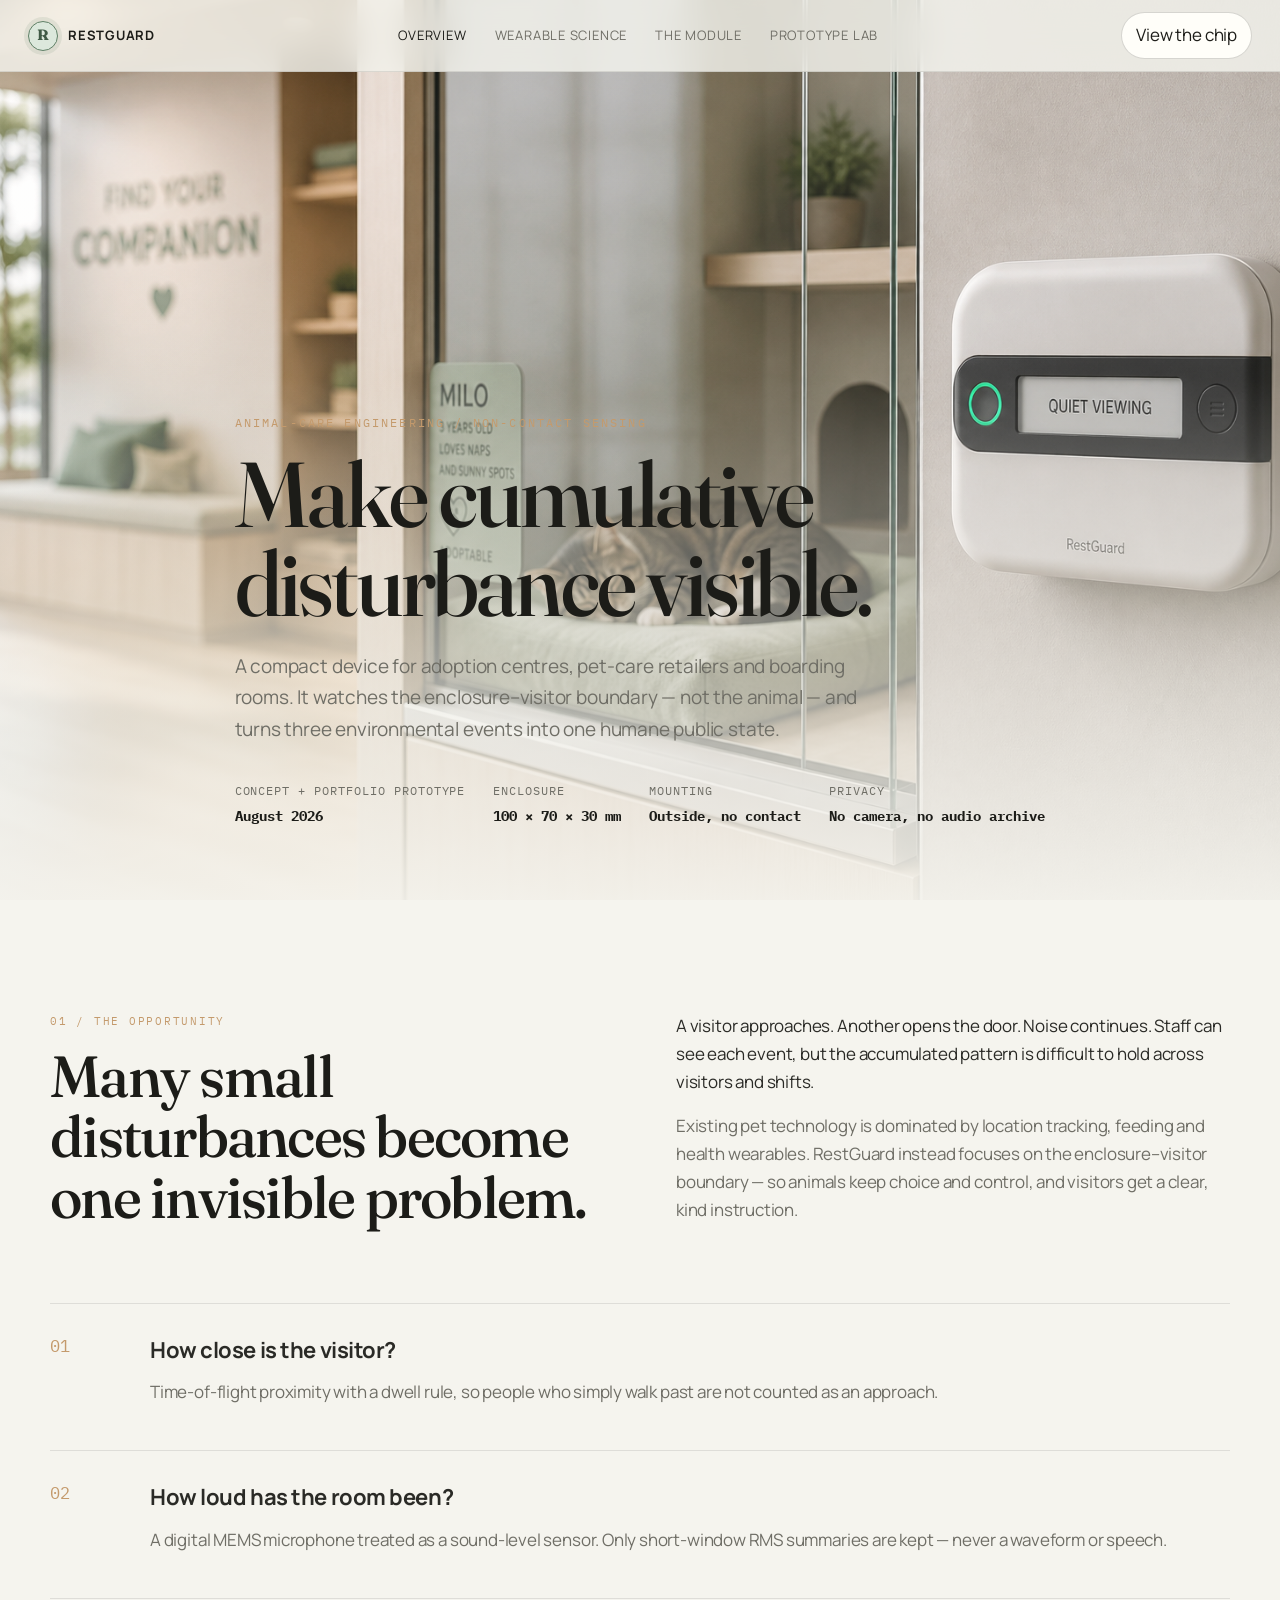
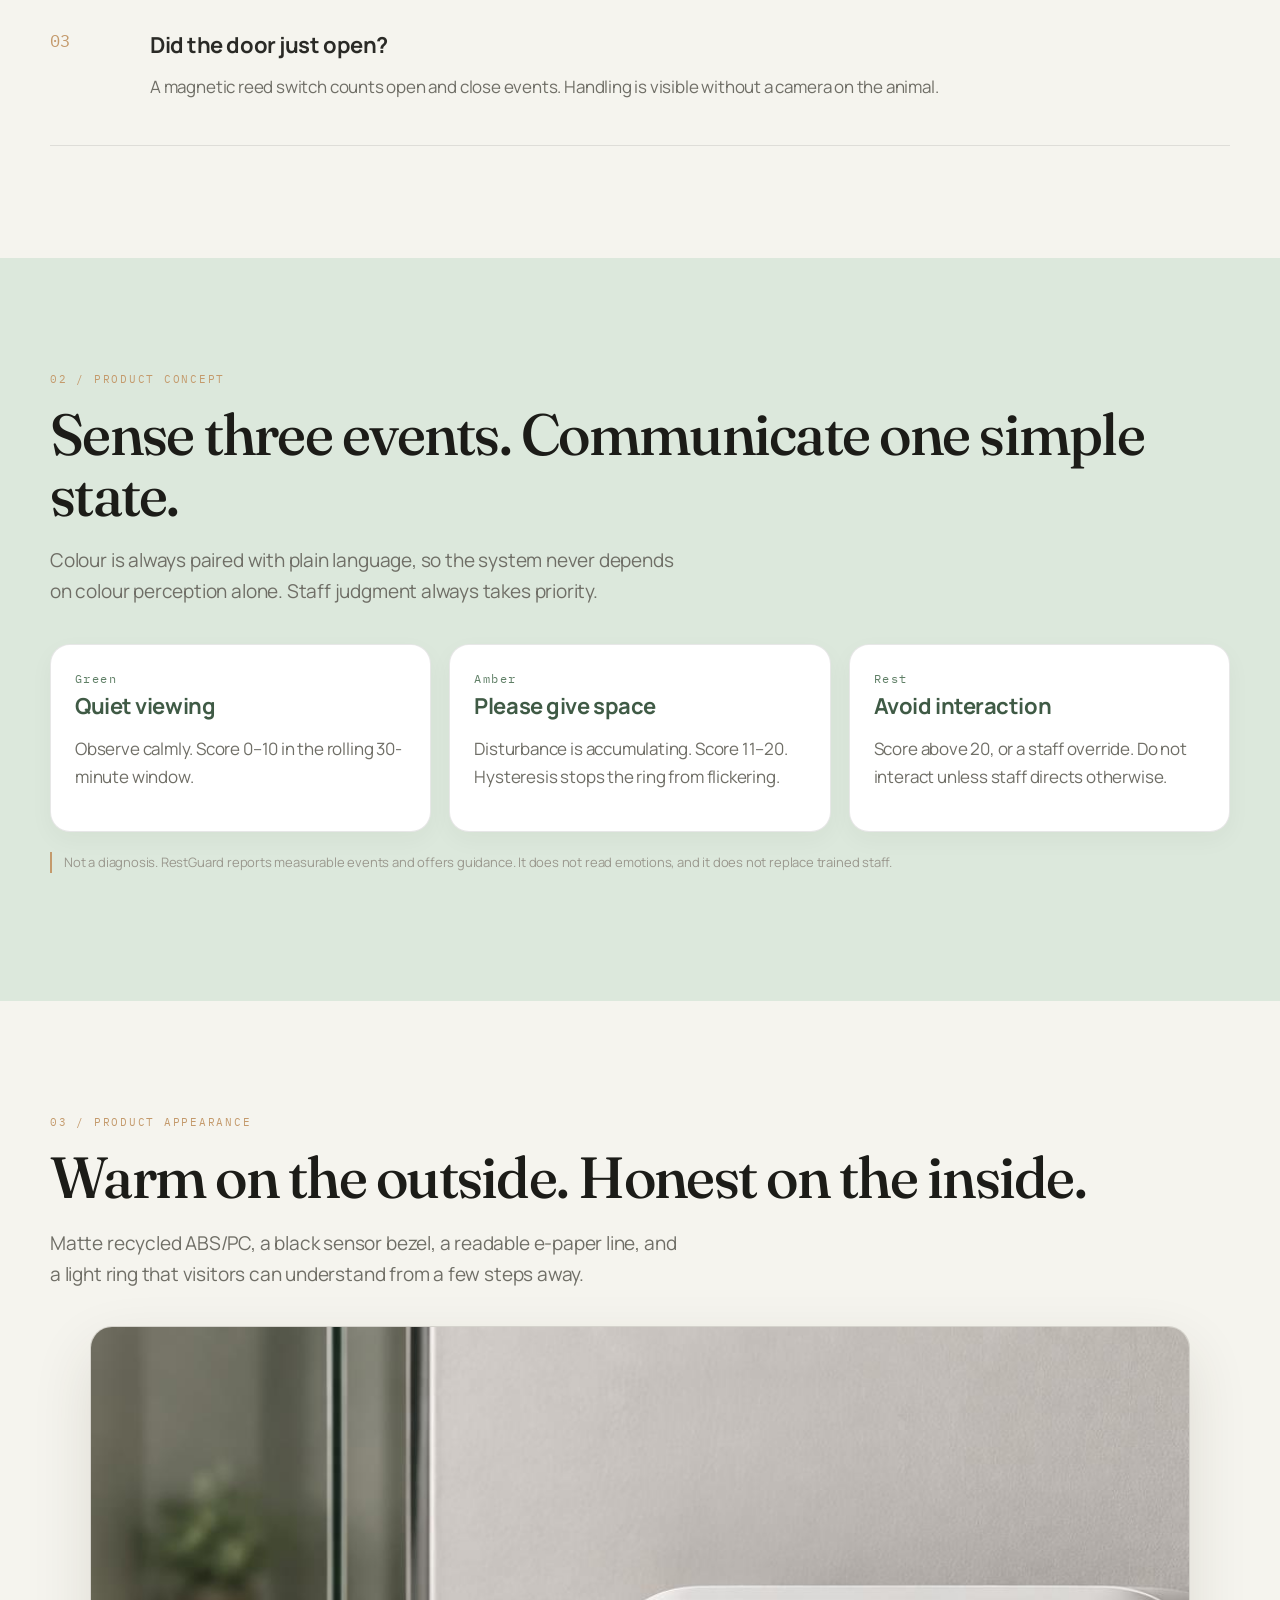
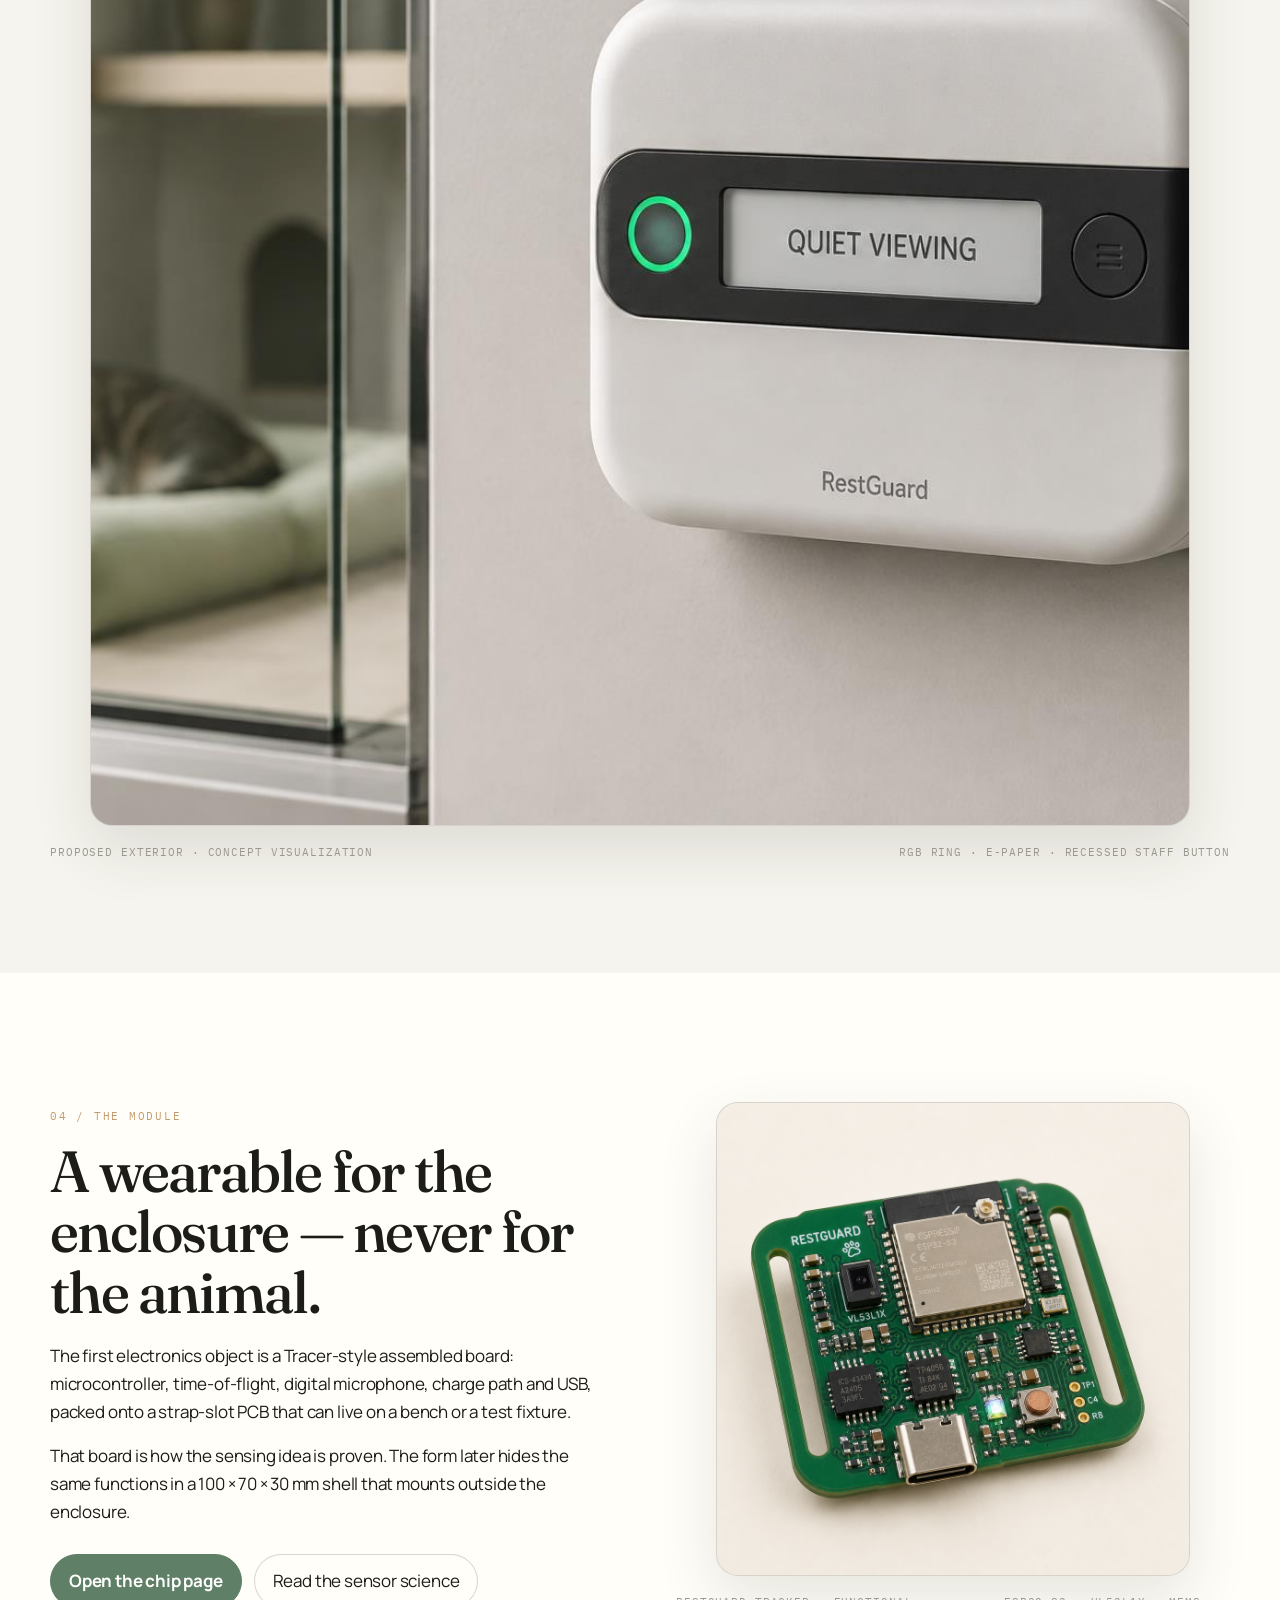
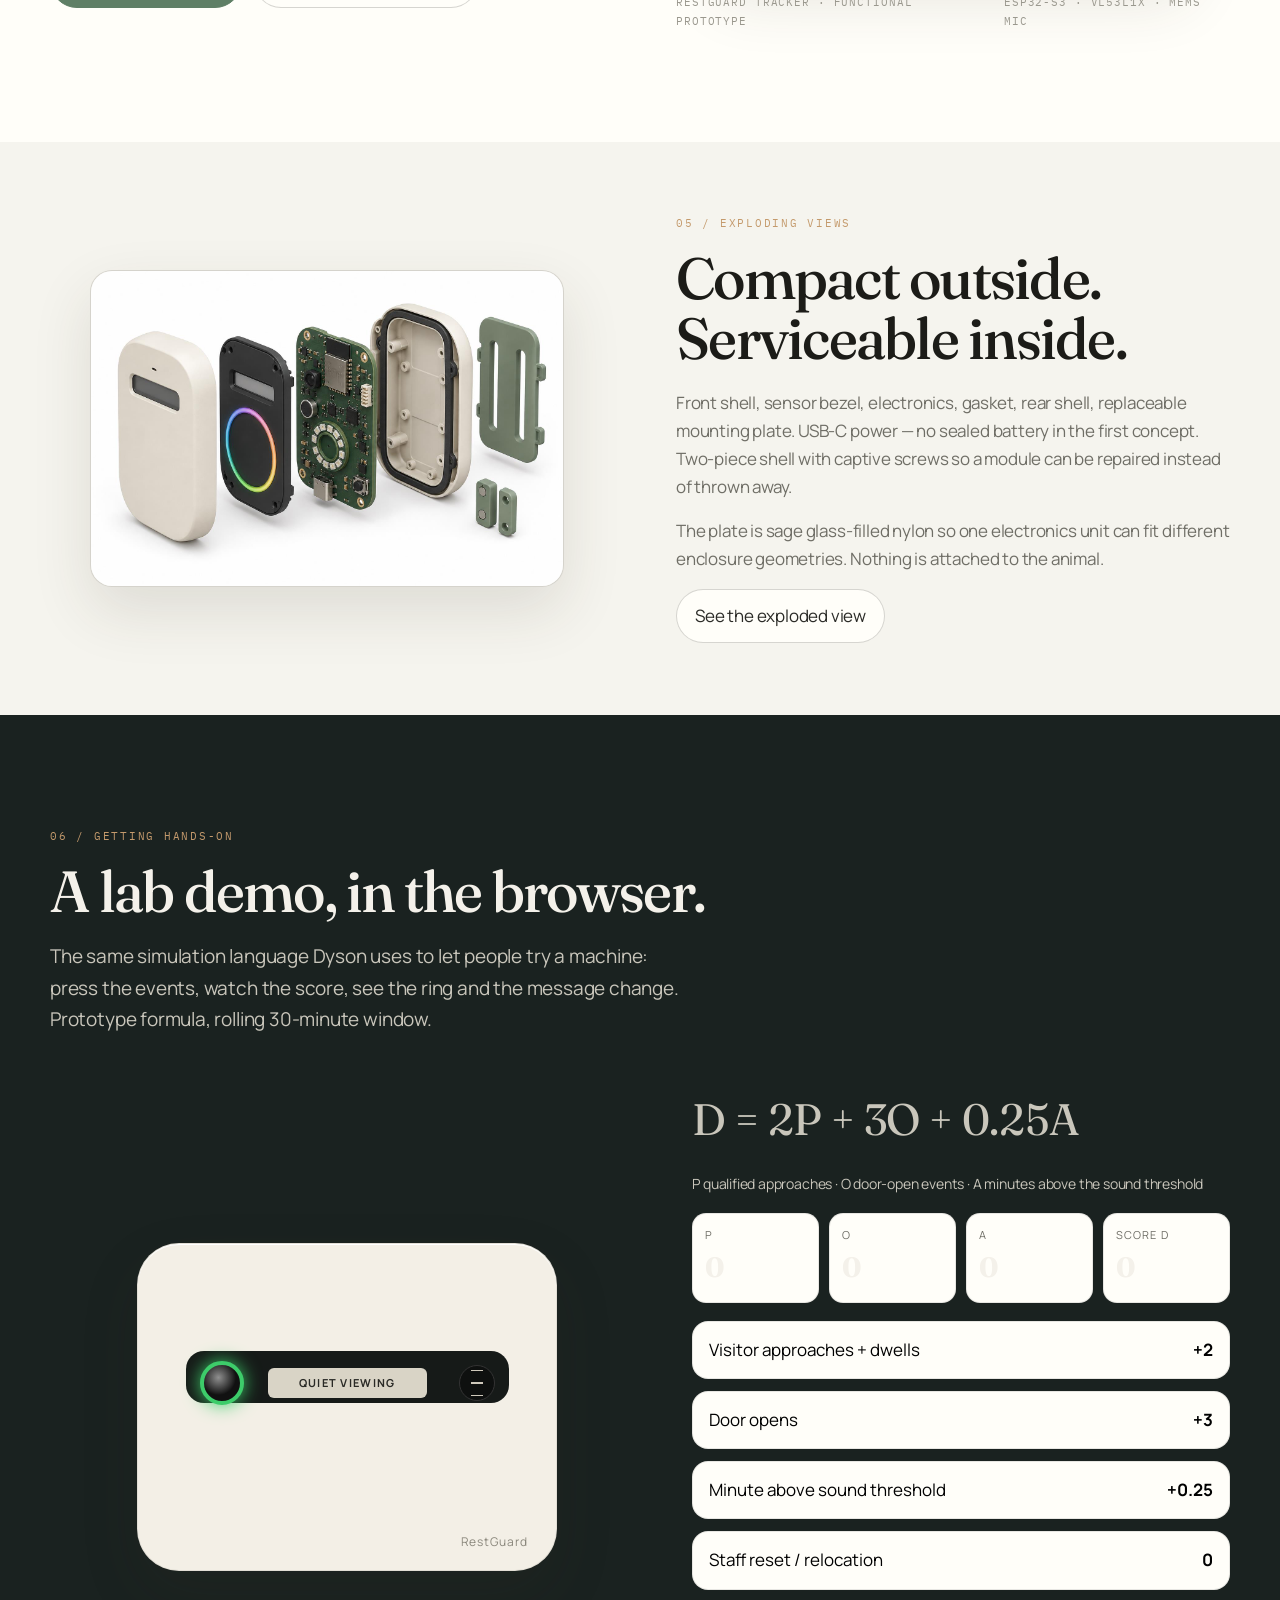
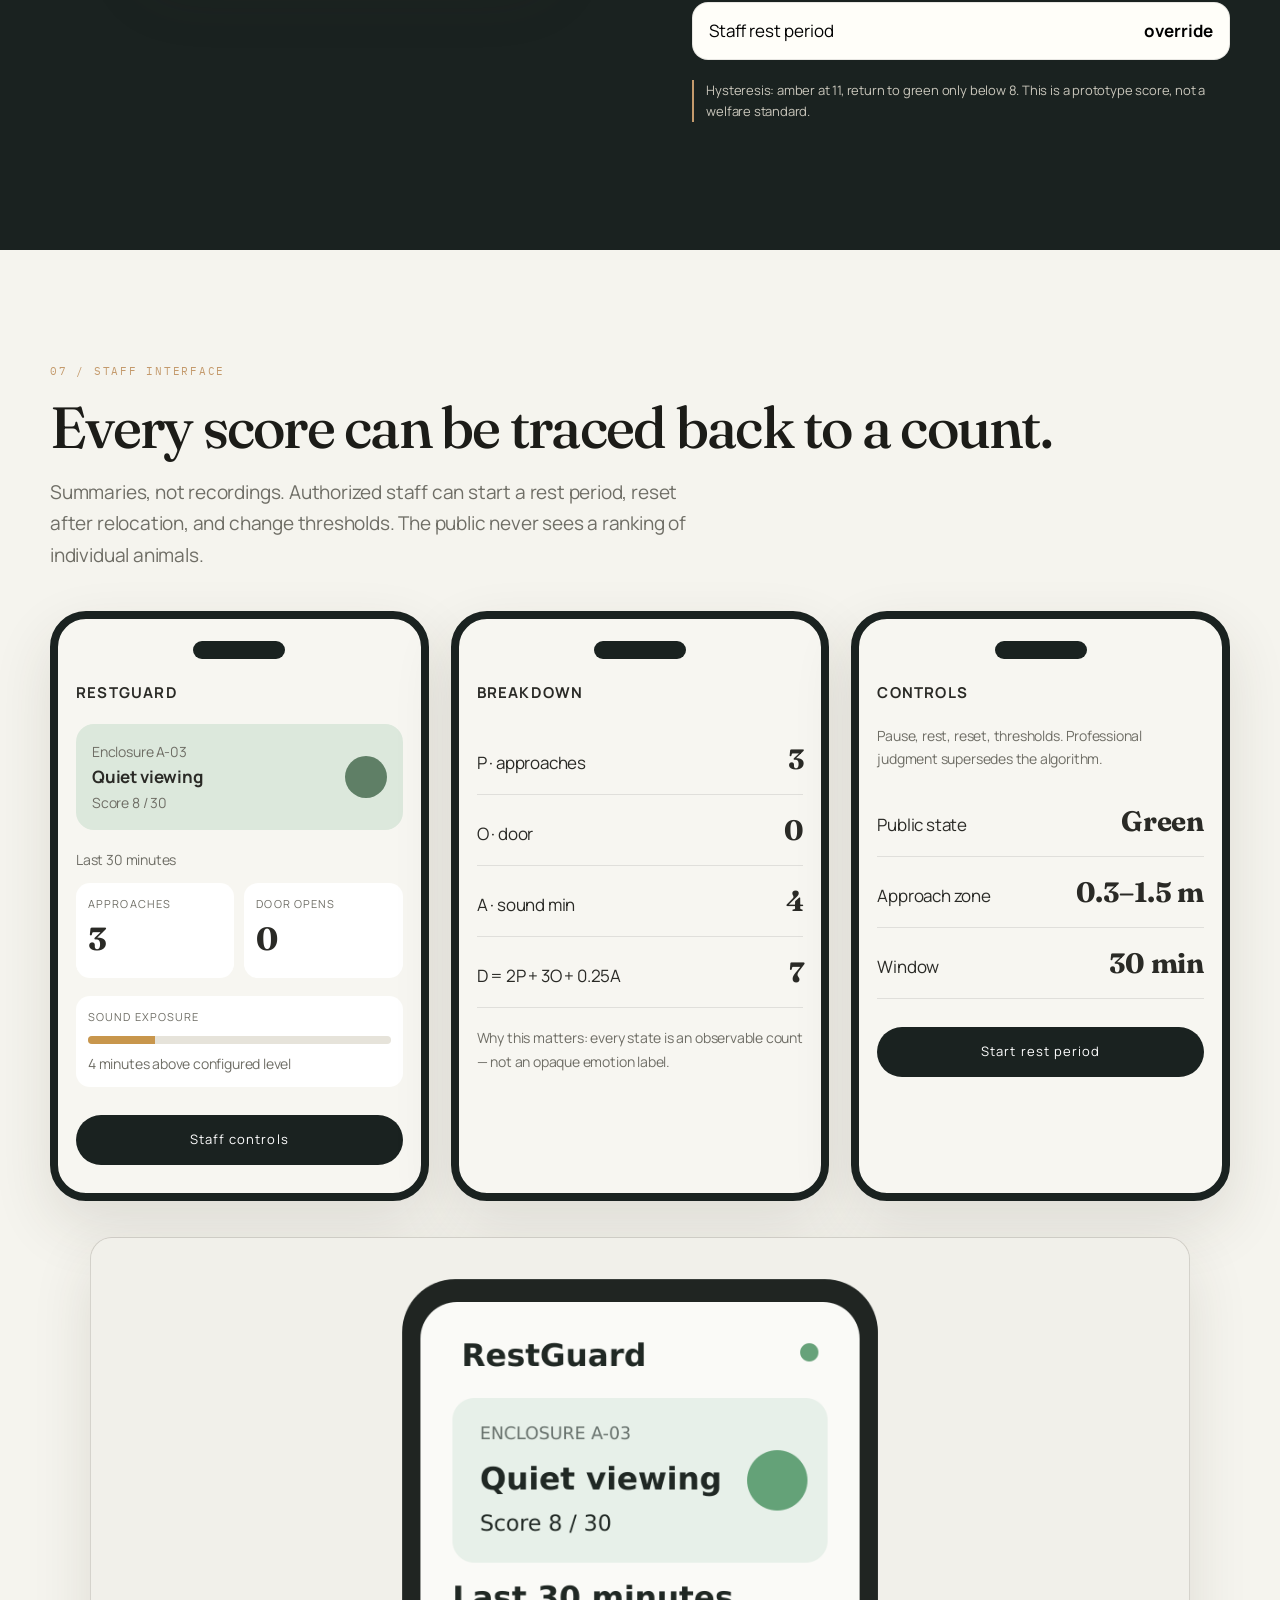
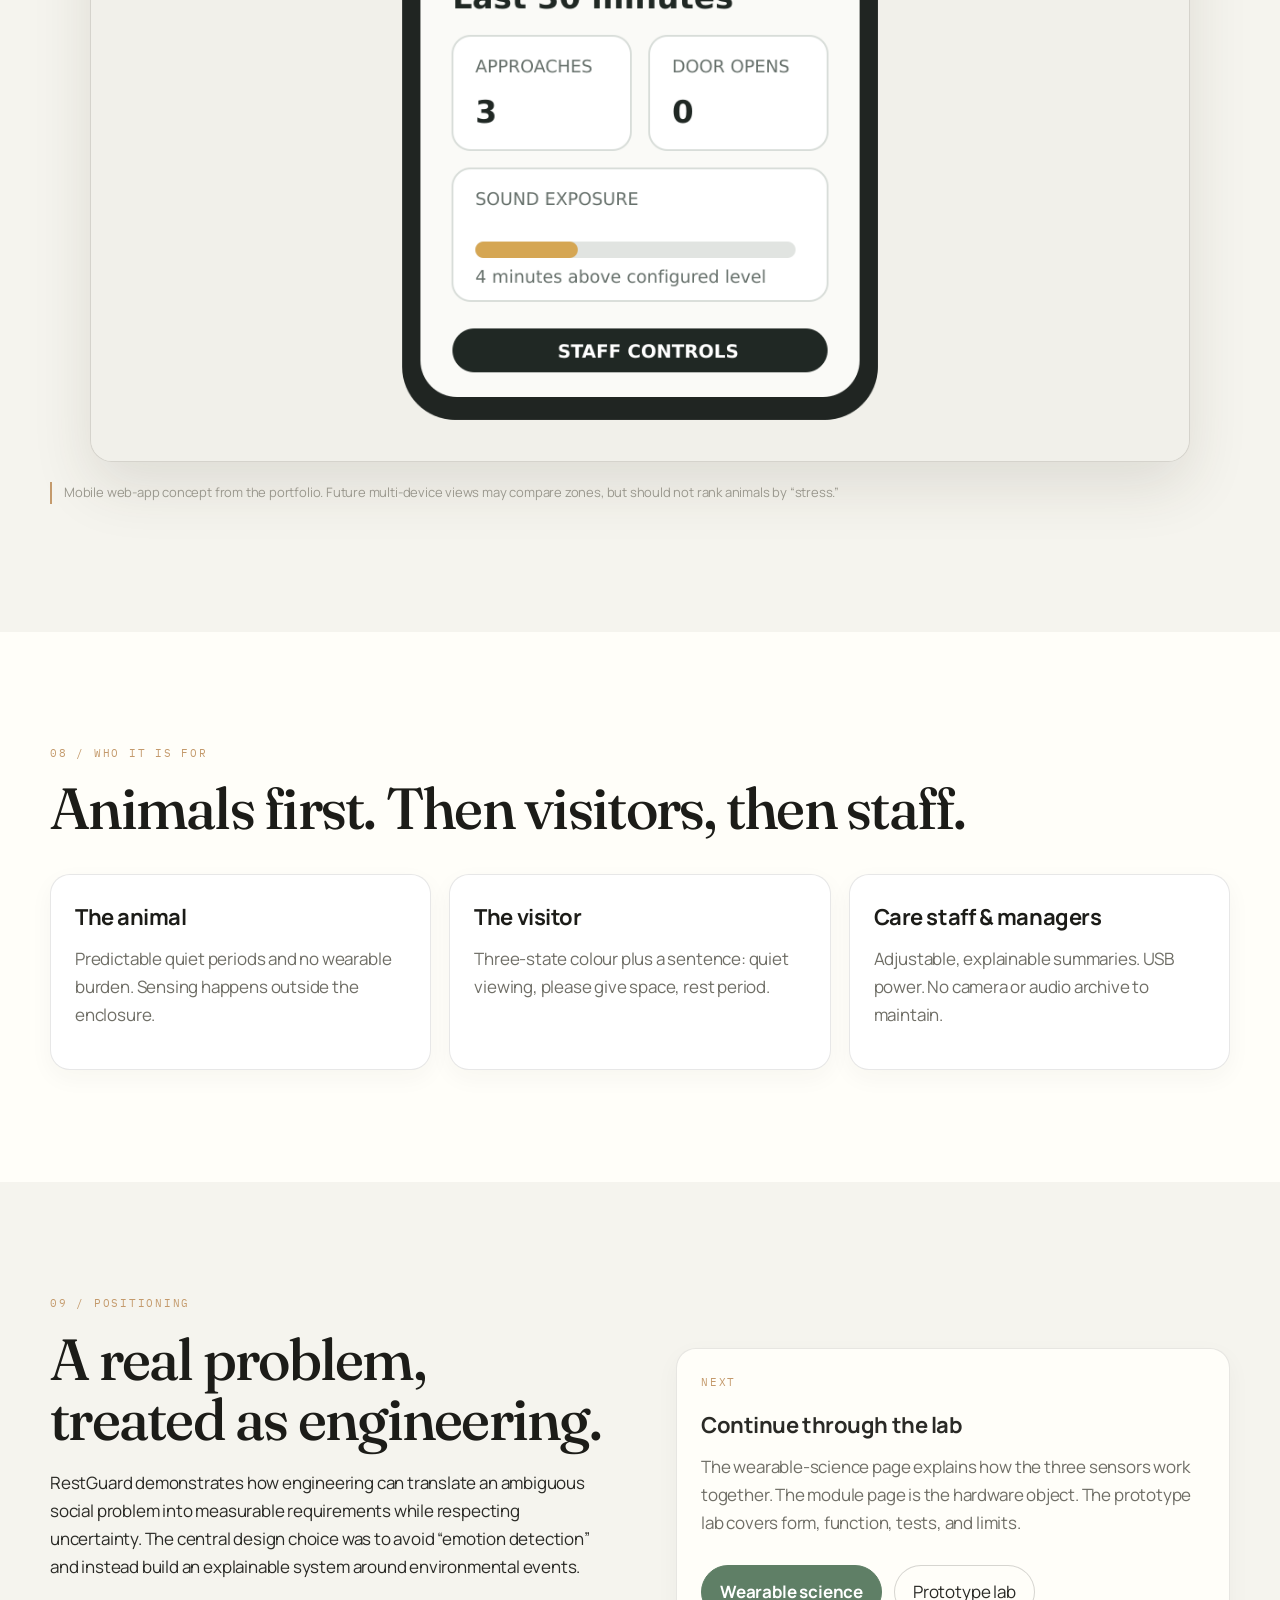
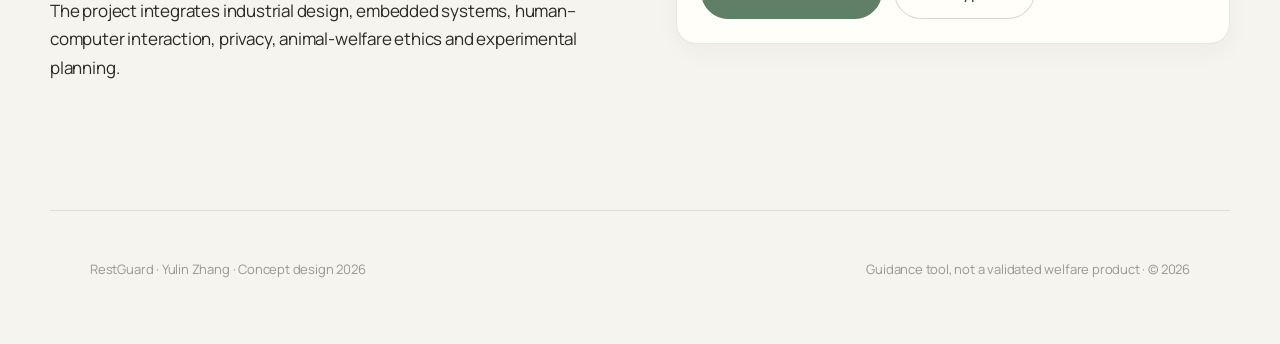
==== commit 7f5c608f: "Replace SmartGrip site with RestGuard prototype Rebuild the four-page concept site around RestGuard:" ====
--- a/index.html
+++ b/index.html
@@ -3,24 +3,23 @@
 <head>
   <meta charset="UTF-8">
   <meta name="viewport" content="width=device-width, initial-scale=1.0">
-  <title>SmartGrip AI — Understand your racket. Improve your game.</title>
-  <meta name="description" content="SmartGrip AI is a miniature motion-analysis system hidden inside a tennis racket handle. It turns grip pressure, swing dynamics, and racket motion into training feedback.">
+  <title>RestGuard — Make cumulative disturbance visible</title>
+  <meta name="description" content="RestGuard is a non-contact disturbance monitor for animal-care enclosures. It watches visitor approach, sound level and door openings, then offers quiet, explainable guidance.">
   <link rel="icon" href="assets/images/mark.svg" type="image/svg+xml">
   <link rel="preconnect" href="https://fonts.googleapis.com">
   <link rel="preconnect" href="https://fonts.gstatic.com" crossorigin>
-  <link href="https://fonts.googleapis.com/css2?family=IBM+Plex+Mono:wght@400;500&family=Instrument+Serif:ital@0;1&family=Manrope:wght@400;500;600;700&display=swap" rel="stylesheet">
+  <link href="https://fonts.googleapis.com/css2?family=Fraunces:opsz,wght@9..144,400;500;600&family=IBM+Plex+Mono:wght@400;500&family=Manrope:wght@400;500;600;700&display=swap" rel="stylesheet">
   <link rel="stylesheet" href="assets/css/styles.css">
 </head>
 <body>
   <a class="skip" href="#content">Skip to content</a>
   <header class="nav">
-    <a class="brand" href="index.html"><span class="mark">S</span> SmartGrip AI</a>
+    <a class="brand" href="index.html"><span class="mark">R</span> RestGuard</a>
     <nav class="nav-links">
       <a class="active" href="index.html">Overview</a>
       <a href="technology.html">Wearable Science</a>
       <a href="module.html">The Module</a>
       <a href="prototype.html">Prototype Lab</a>
-      <a href="restguard/index.html">RestGuard</a>
     </nav>
     <button class="nav-toggle" aria-expanded="false" aria-label="Open menu">Menu</button>
     <a class="nav-cta" href="module.html">View the chip</a>
@@ -29,17 +28,17 @@
   <main id="content">
     <section class="hero">
       <div class="hero-media">
-        <img src="assets/images/smartgrip-lifestyle.png" alt="Close crop of a tennis racket handle on court, with a faint blue mark on the butt cap">
+        <img src="assets/images/restguard-hero.png" alt="RestGuard mounted outside a glass enclosure where a tabby cat sleeps on a sage cushion">
       </div>
       <div class="hero-copy wrap reveal">
-        <p class="kicker">Sports engineering / Wearable technology</p>
-        <h1>Understand your<br>racket. Improve<br>your game.</h1>
-        <p class="lede">SmartGrip AI is a hidden sensor system inside the handle — built to answer three questions traditional coaching cannot see at millisecond scale.</p>
+        <p class="kicker">Animal-care engineering / Non-contact sensing</p>
+        <h1>Make cumulative<br>disturbance visible.</h1>
+        <p class="lede">A compact device for adoption centres, pet-care retailers and boarding rooms. It watches the enclosure–visitor boundary — not the animal — and turns three environmental events into one humane public state.</p>
         <div class="hero-meta">
-          <div>Concept + proof of concept<strong>Prototype stage</strong></div>
-          <div>Module mass<strong>~20 g</strong></div>
-          <div>Target envelope<strong>70 × 18 × 10 mm</strong></div>
-          <div>Link<strong>Grip + motion + racket</strong></div>
+          <div>Concept + portfolio prototype<strong>August 2026</strong></div>
+          <div>Enclosure<strong>100 × 70 × 30 mm</strong></div>
+          <div>Mounting<strong>Outside, no contact</strong></div>
+          <div>Privacy<strong>No camera, no audio archive</strong></div>
         </div>
       </div>
     </section>
@@ -47,42 +46,56 @@
     <section class="section">
       <div class="wrap split top">
         <div>
-          <p class="eyebrow">01 / The problem</p>
-          <h2>The swing happens faster than the eye.</h2>
-        </div>
-        <div>
-          <p>Coaches and players already have excellent tools: live observation, video replay, and feel. Those methods are valuable. They also miss events that last a few milliseconds — pressure shifts in the hand, a quiet rotation of the handle, a face that opens just before contact.</p>
-          <p class="muted">SmartGrip AI does not replace the coach. It adds a data layer to the relationship between player, racket, and ball.</p>
+          <p class="eyebrow">01 / The opportunity</p>
+          <h2>Many small disturbances become one invisible problem.</h2>
+        </div>
+        <div>
+          <p>A visitor approaches. Another opens the door. Noise continues. Staff can see each event, but the accumulated pattern is difficult to hold across visitors and shifts.</p>
+          <p class="muted">Existing pet technology is dominated by location tracking, feeding and health wearables. RestGuard instead focuses on the enclosure–visitor boundary — so animals keep choice and control, and visitors get a clear, kind instruction.</p>
         </div>
       </div>
       <div class="wrap questions" style="margin-top: 56px;">
-        <div class="q"><span>01</span><div><h3>How does the player swing?</h3><p class="muted">Estimated swing speed, acceleration, angular motion, and rhythm from a 6-axis IMU seated in the handle.</p></div></div>
-        <div class="q"><span>02</span><div><h3>How does the player hold the racket?</h3><p class="muted">Multi-zone pressure sensing around the grip, before and after contact, including left–right imbalance and fatigue drift.</p></div></div>
-        <div class="q"><span>03</span><div><h3>Is this racket right for this player?</h3><p class="muted">An experimental compatibility score from player traits, swing character, grip behaviour, and racket dynamics — conceptual, not certified.</p></div></div>
-      </div>
-    </section>
-
-    <section class="section" style="padding-top: 0;">
-      <div class="wrap">
-        <p class="eyebrow">02 / Product appearance</p>
-        <h2>Minimal. Technical. Athletic.</h2>
-        <p class="lede muted">The product should not look like a gadget taped to a racket. It should look like part of professional tennis equipment — a hidden module, a single status LED, a quiet S on the butt cap.</p>
+        <div class="q"><span>01</span><div><h3>How close is the visitor?</h3><p class="muted">Time-of-flight proximity with a dwell rule, so people who simply walk past are not counted as an approach.</p></div></div>
+        <div class="q"><span>02</span><div><h3>How loud has the room been?</h3><p class="muted">A digital MEMS microphone treated as a sound-level sensor. Only short-window RMS summaries are kept — never a waveform or speech.</p></div></div>
+        <div class="q"><span>03</span><div><h3>Did the door just open?</h3><p class="muted">A magnetic reed switch counts open and close events. Handling is visible without a camera on the animal.</p></div></div>
+      </div>
+    </section>
+
+    <section class="section sage">
+      <div class="wrap">
+        <p class="eyebrow">02 / Product concept</p>
+        <h2>Sense three events. Communicate one simple state.</h2>
+        <p class="lede muted">Colour is always paired with plain language, so the system never depends on colour perception alone. Staff judgment always takes priority.</p>
+        <div class="grid-3" style="margin-top: 36px;">
+          <article class="card"><div class="num">Green</div><h3>Quiet viewing</h3><p class="muted">Observe calmly. Score 0–10 in the rolling 30-minute window.</p></article>
+          <article class="card"><div class="num">Amber</div><h3>Please give space</h3><p class="muted">Disturbance is accumulating. Score 11–20. Hysteresis stops the ring from flickering.</p></article>
+          <article class="card"><div class="num">Rest</div><h3>Avoid interaction</h3><p class="muted">Score above 20, or a staff override. Do not interact unless staff directs otherwise.</p></article>
+        </div>
+        <p class="note">Not a diagnosis. RestGuard reports measurable events and offers guidance. It does not read emotions, and it does not replace trained staff.</p>
+      </div>
+    </section>
+
+    <section class="section">
+      <div class="wrap">
+        <p class="eyebrow">03 / Product appearance</p>
+        <h2>Warm on the outside. Honest on the inside.</h2>
+        <p class="lede muted">Matte recycled ABS/PC, a black sensor bezel, a readable e-paper line, and a light ring that visitors can understand from a few steps away.</p>
       </div>
       <div class="wrap" style="margin-top: 36px;">
         <figure class="figure">
-          <img src="assets/images/smartgrip-handle-hero.png" alt="Matte black tennis racket butt cap with a glowing blue S logo">
+          <img src="assets/images/restguard-device.jpeg" alt="RestGuard wall-mounted beside a glass enclosure, green ring lit, e-paper reading Quiet viewing">
         </figure>
-        <div class="caption"><span>Butt-cap concept</span><span>Status LED · White / Blue / Green / Red</span></div>
+        <div class="caption"><span>Proposed exterior · concept visualization</span><span>RGB ring · e-paper · recessed staff button</span></div>
       </div>
     </section>
 
     <section class="section paper">
       <div class="wrap split">
         <div>
-          <p class="eyebrow">03 / The module</p>
-          <h2>A wearable for the racket.</h2>
-          <p>The core electronics are a compact IMU tracker in the same family as laboratory object-tracking boards: microcontroller, 6-axis inertial sensor, memory, Bluetooth, and a small rechargeable cell — packed onto a board that can disappear inside the handle.</p>
-          <p>The reference form is a Tracer-like wearable PCB: dense, strap-mountable for early experiments, then slimmed into a 70 mm capsule for the form prototype.</p>
+          <p class="eyebrow">04 / The module</p>
+          <h2>A wearable for the enclosure — never for the animal.</h2>
+          <p>The first electronics object is a Tracer-style assembled board: microcontroller, time-of-flight, digital microphone, charge path and USB, packed onto a strap-slot PCB that can live on a bench or a test fixture.</p>
+          <p>That board is how the sensing idea is proven. The form later hides the same functions in a 100 × 70 × 30 mm shell that mounts outside the enclosure.</p>
           <div class="actions">
             <a class="btn primary" href="module.html">Open the chip page</a>
             <a class="btn" href="technology.html">Read the sensor science</a>
@@ -90,24 +103,9 @@
         </div>
         <div>
           <figure class="figure">
-            <img src="assets/images/smartgrip-chip-tracer.png" alt="Photorealistic SmartGrip IMU tracker PCB, Tracer-style assembled prototype board">
+            <img src="assets/images/restguard-chip-tracer.png" alt="Photorealistic RestGuard ESP32-S3 tracker PCB with strap slots on a warm cream studio background">
           </figure>
-          <div class="caption"><span>SmartGrip tracker · functional prototype</span><span>ESP32-class MCU · LSM6-class IMU</span></div>
-        </div>
-      </div>
-    </section>
-
-    <section class="section">
-      <div class="wrap">
-        <p class="eyebrow">04 / Design goals</p>
-        <h2>Turn invisible tennis into understandable data.</h2>
-        <div class="grid-3" style="margin-top: 40px;">
-          <article class="card"><div class="num">G1</div><h3>Grip analysis</h3><p class="muted">Pressure magnitude, distribution, and change through the swing — including fatigue-related grip drift.</p></article>
-          <article class="card"><div class="num">G2</div><h3>Swing analysis</h3><p class="muted">Estimated speed, acceleration, angular velocity, and timing. Stroke recognition is experimental.</p></article>
-          <article class="card"><div class="num">G3</div><h3>Racket analysis</h3><p class="muted">Handle-centered motion features used to describe dynamic behaviour, not a claim of lab-grade ball speed.</p></article>
-          <article class="card"><div class="num">G4</div><h3>Player–racket matching</h3><p class="muted">A conceptual compatibility model. Prototype scores are experimental, not medical or certified fitting advice.</p></article>
-          <article class="card"><div class="num">G5</div><h3>Training feedback</h3><p class="muted">Session views that a player can read in seconds: stability, consistency, and one clear next focus.</p></article>
-          <article class="card"><div class="num">UX</div><h3>Integration</h3><p class="muted">The innovation is the system: grip + motion + racket + language a player already understands.</p></article>
+          <div class="caption"><span>RestGuard tracker · functional prototype</span><span>ESP32-S3 · VL53L1X · MEMS mic</span></div>
         </div>
       </div>
     </section>
@@ -115,109 +113,144 @@
     <section class="section tight">
       <div class="wrap split">
         <figure class="figure">
-          <img src="assets/images/smartgrip-exploded.png" alt="Exploded assembly of grip wrap, foam, pressure layer, PCB, holder, and butt cap">
+          <img src="assets/images/restguard-exploded.jpeg" alt="Exploded RestGuard assembly: cream shell, black bezel and light ring, green PCB, rear shell, sage mounting plate">
         </figure>
         <div>
-          <p class="eyebrow">05 / Inside the handle</p>
-          <h2>Not dropped in. Designed in.</h2>
-          <p class="muted">The module sits on the handle axis to limit balance shift. Layers peel from wrap to core: grip, shock foam, flexible pressure sheet, electronics, ABS holder, silicone seal, butt cap.</p>
-          <p class="muted">Future work studies cavity geometry, module mass, and counterweight so the racket still feels like the racket.</p>
+          <p class="eyebrow">05 / Exploding views</p>
+          <h2>Compact outside. Serviceable inside.</h2>
+          <p class="muted">Front shell, sensor bezel, electronics, gasket, rear shell, replaceable mounting plate. USB-C power — no sealed battery in the first concept. Two-piece shell with captive screws so a module can be repaired instead of thrown away.</p>
+          <p class="muted">The plate is sage glass-filled nylon so one electronics unit can fit different enclosure geometries. Nothing is attached to the animal.</p>
           <a class="btn" href="module.html#exploded">See the exploded view</a>
         </div>
       </div>
     </section>
 
-    <section class="section">
-      <div class="wrap">
-        <p class="eyebrow">06 / Who it is for</p>
-        <h2>Players, coaches, programs.</h2>
-        <div class="grid-3" style="margin-top: 36px;">
-          <article class="card">
-            <h3>Competitive players</h3>
-            <p class="muted">Longitudinal change: swing speed, grip stability, laterality, and what happens when fatigue arrives.</p>
-          </article>
-          <article class="card">
-            <h3>Coaches</h3>
-            <p class="muted">A second channel beside video and court-side eyes. Data is evidence, not a replacement for judgment.</p>
-          </article>
-          <article class="card">
-            <h3>Recreational players</h3>
-            <p class="muted">Simpler session scores so weekend practice still produces a readable story.</p>
-          </article>
-        </div>
-      </div>
-    </section>
-
-    <section class="section" style="padding-top: 0;">
-      <div class="wrap">
-        <p class="eyebrow">07 / App concept</p>
-        <h2>From raw motion to a session a player can use.</h2>
-        <p class="muted lede">Numbers are estimates from handle sensors. They are for training insight, not radar-certified ball speed or medical advice.</p>
+    <section class="section ink" id="demo">
+      <div class="wrap">
+        <p class="eyebrow">06 / Getting hands-on</p>
+        <h2 style="color:#f4f1ea">A lab demo, in the browser.</h2>
+        <p class="lede">The same simulation language Dyson uses to let people try a machine: press the events, watch the score, see the ring and the message change. Prototype formula, rolling 30-minute window.</p>
+      </div>
+      <div class="wrap demo" style="margin-top: 40px;">
+        <div>
+          <div class="device" aria-hidden="true">
+            <div class="device-band">
+              <div class="ring" data-ring></div>
+              <div class="epaper" data-epaper>Quiet viewing</div>
+              <div class="staff-btn" title="Recessed staff button"><i></i><i></i><i></i></div>
+            </div>
+            <div class="device-name">RestGuard</div>
+          </div>
+        </div>
+        <div>
+          <p class="formula">D = 2P + 3O + 0.25A</p>
+          <p class="small" style="color:#c9c6bb">P qualified approaches · O door-open events · A minutes above the sound threshold</p>
+          <div class="sim-readout">
+            <div><span>P</span><b data-p>0</b></div>
+            <div><span>O</span><b data-o>0</b></div>
+            <div><span>A</span><b data-a>0</b></div>
+            <div><span>Score D</span><b data-d>0</b></div>
+          </div>
+          <div class="sim-controls">
+            <button class="sim-btn" data-sim="approach"><span>Visitor approaches + dwells</span><b>+2</b></button>
+            <button class="sim-btn" data-sim="door"><span>Door opens</span><b>+3</b></button>
+            <button class="sim-btn" data-sim="sound"><span>Minute above sound threshold</span><b>+0.25</b></button>
+            <button class="sim-btn" data-sim="reset"><span>Staff reset / relocation</span><b>0</b></button>
+            <button class="sim-btn" data-sim="rest"><span>Staff rest period</span><b>override</b></button>
+          </div>
+          <p class="note">Hysteresis: amber at 11, return to green only below 8. This is a prototype score, not a welfare standard.</p>
+        </div>
+      </div>
+    </section>
+
+    <section class="section">
+      <div class="wrap">
+        <p class="eyebrow">07 / Staff interface</p>
+        <h2>Every score can be traced back to a count.</h2>
+        <p class="muted lede">Summaries, not recordings. Authorized staff can start a rest period, reset after relocation, and change thresholds. The public never sees a ranking of individual animals.</p>
         <div class="phones" style="margin-top: 40px;">
           <article class="phone">
             <div class="phone-bar"></div>
-            <h4>Today’s session</h4>
-            <div class="metric"><span>Swing speed</span><b>108</b></div>
-            <div class="small muted">km/h · estimated from handle IMU</div>
-            <div class="metric"><span>Grip stability</span><b>87%</b></div>
-            <div class="metric"><span>Swing consistency</span><b>82%</b></div>
-            <div class="chart">
-              <svg viewBox="0 0 200 64" preserveAspectRatio="none">
-                <polyline fill="none" stroke="#3d9eff" stroke-width="2" points="0,48 20,44 40,36 60,40 80,22 100,28 120,18 140,24 160,16 180,20 200,12"/>
-              </svg>
-            </div>
+            <h4>RestGuard</h4>
+            <div class="status-card">
+              <div>
+                <div class="small muted">Enclosure A-03</div>
+                <strong>Quiet viewing</strong>
+                <div class="small muted">Score 8 / 30</div>
+              </div>
+              <div class="dot"></div>
+            </div>
+            <div class="small muted">Last 30 minutes</div>
+            <div class="mini-grid">
+              <div class="mini"><span>Approaches</span><b>3</b></div>
+              <div class="mini"><span>Door opens</span><b>0</b></div>
+            </div>
+            <div class="mini">
+              <span>Sound exposure</span>
+              <div class="sound-bar"><em></em></div>
+              <div class="small muted">4 minutes above configured level</div>
+            </div>
+            <div class="phone-cta">Staff controls</div>
           </article>
           <article class="phone">
             <div class="phone-bar"></div>
-            <h4>Stroke overview</h4>
-            <div class="donut"><span><strong>96</strong><br>strokes</span></div>
-            <div class="metric"><span>Forehand</span><b>42</b></div>
-            <div class="metric"><span>Backhand</span><b>36</b></div>
-            <div class="metric"><span>Serve</span><b>18</b></div>
+            <h4>Breakdown</h4>
+            <div class="metric"><span>P · approaches</span><b>3</b></div>
+            <div class="metric"><span>O · door</span><b>0</b></div>
+            <div class="metric"><span>A · sound min</span><b>4</b></div>
+            <div class="metric"><span>D = 2P + 3O + 0.25A</span><b>7</b></div>
+            <p class="small muted" style="margin-top:18px">Why this matters: every state is an observable count — not an opaque emotion label.</p>
           </article>
           <article class="phone">
             <div class="phone-bar"></div>
-            <h4>Training insight</h4>
-            <div class="small muted">Session score</div>
-            <div class="score">84</div>
-            <p class="small muted">Focus on maintaining consistent grip pressure during high-intensity swings.</p>
-            <div class="metric"><span>Swing</span><b>86</b></div>
-            <div class="metric"><span>Grip</span><b>91</b></div>
+            <h4>Controls</h4>
+            <p class="small muted">Pause, rest, reset, thresholds. Professional judgment supersedes the algorithm.</p>
+            <div class="metric"><span>Public state</span><b>Green</b></div>
+            <div class="metric"><span>Approach zone</span><b>0.3–1.5 m</b></div>
+            <div class="metric"><span>Window</span><b>30 min</b></div>
+            <div class="phone-cta">Start rest period</div>
           </article>
         </div>
         <figure class="figure" style="margin-top: 36px;">
-          <img src="assets/images/smartgrip-app-ui.png" alt="Three dark-mode phones showing SmartGrip session, stroke, and insight screens">
+          <img src="assets/images/restguard-app-source.png" alt="Staff interface concept showing enclosure A-03, quiet viewing, and event counts">
         </figure>
-        <p class="note">Prototype metrics are illustrative. Stroke labels are pattern hypotheses from IMU + pressure, to be validated against video.</p>
+        <p class="note">Mobile web-app concept from the portfolio. Future multi-device views may compare zones, but should not rank animals by “stress.”</p>
+      </div>
+    </section>
+
+    <section class="section paper">
+      <div class="wrap">
+        <p class="eyebrow">08 / Who it is for</p>
+        <h2>Animals first. Then visitors, then staff.</h2>
+        <div class="grid-3" style="margin-top: 36px;">
+          <article class="card">
+            <h3>The animal</h3>
+            <p class="muted">Predictable quiet periods and no wearable burden. Sensing happens outside the enclosure.</p>
+          </article>
+          <article class="card">
+            <h3>The visitor</h3>
+            <p class="muted">Three-state colour plus a sentence: quiet viewing, please give space, rest period.</p>
+          </article>
+          <article class="card">
+            <h3>Care staff &amp; managers</h3>
+            <p class="muted">Adjustable, explainable summaries. USB power. No camera or audio archive to maintain.</p>
+          </article>
+        </div>
       </div>
     </section>
 
     <section class="section">
       <div class="wrap split">
         <div>
-          <p class="eyebrow">Also in this portfolio</p>
-          <h2>RestGuard</h2>
-          <p class="muted">A non-contact disturbance monitor for animal-care enclosures — cream, sage, and gold. Same multi-sensor storytelling, warmer light, no emotion-reading claims.</p>
-          <a class="btn primary" href="restguard/index.html">Open RestGuard</a>
-        </div>
-        <figure class="figure">
-          <img src="assets/images/restguard/restguard-device-hero.png" alt="RestGuard device beside a resting cat">
-        </figure>
-      </div>
-    </section>
-
-    <section class="section paper">
-      <div class="wrap split">
-        <div>
-          <p class="eyebrow">08 / Positioning</p>
+          <p class="eyebrow">09 / Positioning</p>
           <h2>A real problem, treated as engineering.</h2>
-          <p>SmartGrip AI is a conceptual tennis performance system designed to investigate the relationship between player movement, grip pressure, and racket dynamics.</p>
-          <p>The project combines product design, embedded sensing, motion analysis, data visualization, and sports engineering. It is not “a tennis chip.” It is a method for making hidden racket–hand interactions measurable.</p>
+          <p>RestGuard demonstrates how engineering can translate an ambiguous social problem into measurable requirements while respecting uncertainty. The central design choice was to avoid “emotion detection” and instead build an explainable system around environmental events.</p>
+          <p>The project integrates industrial design, embedded systems, human–computer interaction, privacy, animal-welfare ethics and experimental planning.</p>
         </div>
         <div class="card">
           <p class="eyebrow">Next</p>
           <h3>Continue through the lab</h3>
-          <p class="muted">The wearable-science page explains how sensors work together. The module page is the hardware object. The prototype lab covers form, function, tests, and limits.</p>
+          <p class="muted">The wearable-science page explains how the three sensors work together. The module page is the hardware object. The prototype lab covers form, function, tests, and limits.</p>
           <div class="actions">
             <a class="btn primary" href="technology.html">Wearable science</a>
             <a class="btn" href="prototype.html">Prototype lab</a>
@@ -228,8 +261,8 @@
   </main>
 
   <footer class="footer wrap">
-    <div>SmartGrip AI · Concept design + proof of concept</div>
-    <div>© <span data-year></span> · Training insight, not medical advice</div>
+    <div>RestGuard · Yulin Zhang · Concept design 2026</div>
+    <div>Guidance tool, not a validated welfare product · © <span data-year></span></div>
   </footer>
   <script src="assets/js/main.js"></script>
 </body>
--- a/assets/css/styles.css
+++ b/assets/css/styles.css
@@ -1,27 +1,30 @@
 :root {
-  --bg: #07080a;
-  --bg-2: #0d0f13;
-  --bg-3: #14181f;
-  --bg-4: #1c222c;
-  --paper: #f3efe6;
-  --paper-2: #e7e1d4;
-  --ink: #111318;
-  --text: #f5f6f8;
-  --muted: #9aa3b0;
-  --faint: #6b7380;
-  --line: rgba(255, 255, 255, 0.08);
-  --line-strong: rgba(255, 255, 255, 0.16);
-  --blue: #3d9eff;
-  --blue-2: #7ec4ff;
-  --blue-dim: rgba(61, 158, 255, 0.14);
-  --green: #3ee0a0;
-  --red: #ff5d5d;
+  --bg: #f5f4ee;
+  --bg-2: #ebe9e1;
+  --bg-3: #fffef9;
+  --paper: #fffef9;
+  --ink: #1c1c18;
+  --charcoal: #1a2220;
+  --text: #2a2a26;
+  --muted: #6f6e66;
+  --faint: #9a988e;
+  --line: rgba(28, 28, 24, 0.1);
+  --line-strong: rgba(28, 28, 24, 0.18);
+  --sage: #5f7f66;
+  --sage-2: #8aa78c;
+  --sage-soft: #dce8dc;
+  --sage-deep: #3f5a45;
+  --gold: #c49a6c;
+  --gold-2: #b58d59;
+  --amber: #c8964c;
+  --rest: #9b594b;
+  --ring: #3dcc6a;
   --white: #ffffff;
-  --shadow: 0 30px 80px rgba(0, 0, 0, 0.45);
-  --radius: 18px;
-  --max: 1240px;
+  --shadow: 0 24px 60px rgba(60, 52, 36, 0.12);
+  --radius: 20px;
+  --max: 1180px;
   --nav-h: 72px;
-  --serif: "Instrument Serif", "Times New Roman", serif;
+  --serif: "Fraunces", "Times New Roman", serif;
   --sans: "Manrope", "Helvetica Neue", sans-serif;
   --mono: "IBM Plex Mono", ui-monospace, monospace;
 }
@@ -71,8 +74,8 @@
   left: 16px;
   top: 16px;
   z-index: 100;
-  background: var(--blue);
-  color: #041018;
+  background: var(--sage);
+  color: #fff;
   padding: 8px 12px;
 }
 
@@ -86,7 +89,7 @@
   align-items: center;
   justify-content: space-between;
   padding: 0 28px;
-  background: rgba(7, 8, 10, 0.72);
+  background: rgba(245, 244, 238, 0.82);
   backdrop-filter: blur(18px);
   border-bottom: 1px solid var(--line);
 }
@@ -96,23 +99,24 @@
   align-items: center;
   gap: 10px;
   font-weight: 700;
-  letter-spacing: 0.08em;
+  letter-spacing: 0.06em;
   font-size: 13px;
   text-transform: uppercase;
+  color: var(--ink);
 }
 
 .mark {
-  width: 28px;
-  height: 28px;
+  width: 30px;
+  height: 30px;
   border-radius: 50%;
-  background: #0a0c10;
-  border: 1px solid var(--blue);
-  box-shadow: 0 0 16px rgba(61, 158, 255, 0.45);
+  background: var(--sage-soft);
+  border: 1px solid var(--sage);
   display: grid;
   place-items: center;
-  color: var(--blue);
+  color: var(--sage-deep);
   font-family: var(--serif);
-  font-size: 16px;
+  font-size: 15px;
+  box-shadow: 0 0 0 4px rgba(95, 127, 102, 0.12);
 }
 
 .nav-links {
@@ -127,25 +131,26 @@
 
 .nav-links a:hover,
 .nav-links a.active {
-  color: var(--text);
+  color: var(--ink);
 }
 
 .nav-cta {
   border: 1px solid var(--line-strong);
   padding: 8px 14px;
   border-radius: 999px;
-  color: var(--text);
+  color: var(--ink);
+  background: var(--paper);
 }
 
 .nav-cta:hover {
-  border-color: var(--blue);
-  color: var(--blue-2);
+  border-color: var(--sage);
+  color: var(--sage-deep);
 }
 
 .nav-toggle {
   display: none;
   background: transparent;
-  color: var(--text);
+  color: var(--ink);
   border: 1px solid var(--line-strong);
   border-radius: 999px;
   padding: 8px 12px;
@@ -171,7 +176,7 @@
   width: 100%;
   height: 100%;
   object-fit: cover;
-  filter: saturate(0.92) contrast(1.05);
+  filter: saturate(0.96) contrast(1.02);
 }
 
 .hero-media::after {
@@ -179,8 +184,8 @@
   position: absolute;
   inset: 0;
   background:
-    linear-gradient(180deg, rgba(7, 8, 10, 0.18) 0%, rgba(7, 8, 10, 0.25) 40%, rgba(7, 8, 10, 0.92) 100%),
-    radial-gradient(circle at 20% 80%, rgba(61, 158, 255, 0.18), transparent 36%);
+    linear-gradient(180deg, rgba(245, 244, 238, 0.08) 0%, rgba(245, 244, 238, 0.12) 42%, rgba(245, 244, 238, 0.94) 100%),
+    radial-gradient(circle at 18% 82%, rgba(220, 232, 220, 0.35), transparent 38%);
 }
 
 .hero-copy,
@@ -195,23 +200,24 @@
   font-size: 12px;
   letter-spacing: 0.18em;
   text-transform: uppercase;
-  color: var(--blue-2);
+  color: var(--gold);
   margin-bottom: 18px;
 }
 
 .hero h1,
 .display {
   font-family: var(--serif);
-  font-weight: 400;
-  font-size: clamp(46px, 8vw, 104px);
-  line-height: 0.92;
+  font-weight: 500;
+  font-size: clamp(42px, 7.2vw, 92px);
+  line-height: 0.96;
   letter-spacing: -0.03em;
   margin: 0 0 24px;
+  color: var(--ink);
 }
 
 .lede {
   max-width: 640px;
-  color: #d7dce4;
+  color: var(--muted);
   font-size: 19px;
 }
 
@@ -229,7 +235,7 @@
 
 .hero-meta strong {
   display: block;
-  color: var(--text);
+  color: var(--ink);
   font-size: 14px;
   letter-spacing: 0;
   text-transform: none;
@@ -238,11 +244,11 @@
 
 /* LAYOUT */
 .section {
-  padding: 120px 40px;
+  padding: 112px 40px;
 }
 
 .section.tight {
-  padding: 80px 40px;
+  padding: 72px 40px;
 }
 
 .wrap {
@@ -250,19 +256,35 @@
   margin: 0 auto;
 }
 
+.ink {
+  background: var(--charcoal);
+  color: #f4f1ea;
+}
+
+.ink .eyebrow,
+.ink .kicker {
+  color: var(--gold);
+}
+
+.ink .muted,
+.ink .lede,
+.ink p {
+  color: #c9c6bb;
+}
+
+.ink .card {
+  background: #232b29;
+  border-color: rgba(255, 255, 255, 0.08);
+}
+
+.sage {
+  background: var(--sage-soft);
+  color: var(--sage-deep);
+}
+
 .paper {
   background: var(--paper);
   color: var(--ink);
-}
-
-.paper .kicker {
-  color: #1d4f86;
-}
-
-.paper .muted,
-.paper .lede,
-.paper p {
-  color: #3b414c;
 }
 
 .split {
@@ -281,16 +303,21 @@
   font-size: 11px;
   letter-spacing: 0.16em;
   text-transform: uppercase;
-  color: var(--faint);
+  color: var(--gold);
 }
 
 h2 {
   font-family: var(--serif);
-  font-size: clamp(34px, 5vw, 64px);
-  line-height: 1;
+  font-size: clamp(32px, 4.6vw, 58px);
+  line-height: 1.04;
   letter-spacing: -0.03em;
-  font-weight: 400;
+  font-weight: 500;
   margin: 10px 0 20px;
+  color: var(--ink);
+}
+
+.ink h2 {
+  color: #f4f1ea;
 }
 
 h3 {
@@ -328,20 +355,21 @@
 .grid-4 { grid-template-columns: repeat(4, 1fr); }
 
 .card {
-  background: var(--bg-3);
+  background: var(--paper);
   border: 1px solid var(--line);
   border-radius: var(--radius);
   padding: 24px;
-}
-
+  box-shadow: 0 8px 24px rgba(60, 52, 36, 0.04);
+}
+
+.sage .card,
 .paper .card {
-  background: #fffdf8;
-  border-color: rgba(17, 19, 24, 0.08);
+  background: #fff;
 }
 
 .card .num {
   font-family: var(--mono);
-  color: var(--blue);
+  color: var(--sage);
   font-size: 12px;
   letter-spacing: 0.12em;
 }
@@ -357,7 +385,7 @@
   border-radius: 22px;
   overflow: hidden;
   border: 1px solid var(--line);
-  background: #000;
+  background: var(--bg-2);
   box-shadow: var(--shadow);
 }
 
@@ -396,15 +424,15 @@
 
 .q span {
   font-family: var(--mono);
-  color: var(--blue);
+  color: var(--gold);
 }
 
 /* CHIP STAGE */
 .chip-stage {
   position: relative;
   background:
-    radial-gradient(circle at 50% 40%, rgba(61, 158, 255, 0.12), transparent 42%),
-    var(--bg-2);
+    radial-gradient(circle at 50% 40%, rgba(220, 232, 220, 0.85), transparent 48%),
+    var(--bg);
   border: 1px solid var(--line);
   border-radius: 28px;
   padding: 28px;
@@ -422,9 +450,9 @@
   width: 18px;
   height: 18px;
   border-radius: 50%;
-  border: 2px solid var(--blue);
-  background: rgba(61, 158, 255, 0.25);
-  box-shadow: 0 0 0 6px rgba(61, 158, 255, 0.12);
+  border: 2px solid var(--sage);
+  background: rgba(95, 127, 102, 0.28);
+  box-shadow: 0 0 0 6px rgba(95, 127, 102, 0.12);
   cursor: pointer;
   padding: 0;
 }
@@ -438,15 +466,15 @@
 }
 
 @keyframes pulse {
-  0% { box-shadow: 0 0 0 0 rgba(61, 158, 255, 0.45); }
-  70% { box-shadow: 0 0 0 14px rgba(61, 158, 255, 0); }
-  100% { box-shadow: 0 0 0 0 rgba(61, 158, 255, 0); }
+  0% { box-shadow: 0 0 0 0 rgba(95, 127, 102, 0.45); }
+  70% { box-shadow: 0 0 0 14px rgba(95, 127, 102, 0); }
+  100% { box-shadow: 0 0 0 0 rgba(95, 127, 102, 0); }
 }
 
 .hotspot-card {
   position: absolute;
   width: min(260px, 70vw);
-  background: rgba(10, 12, 16, 0.92);
+  background: rgba(255, 254, 249, 0.96);
   border: 1px solid var(--line-strong);
   border-radius: 14px;
   padding: 14px 16px;
@@ -455,6 +483,8 @@
   pointer-events: none;
   transform: translateY(8px);
   transition: 0.2s ease;
+  box-shadow: var(--shadow);
+  color: var(--ink);
 }
 
 .hotspot:hover + .hotspot-card,
@@ -485,16 +515,17 @@
   font-weight: 500;
 }
 
-/* LED */
-.led-row {
+/* STATES */
+.led-row,
+.state-row {
   display: flex;
   flex-wrap: wrap;
   gap: 10px;
 }
 
 .led-btn {
-  background: transparent;
-  color: var(--text);
+  background: var(--paper);
+  color: var(--ink);
   border: 1px solid var(--line-strong);
   border-radius: 999px;
   padding: 8px 14px;
@@ -502,8 +533,8 @@
 }
 
 .led-btn.active {
-  border-color: var(--blue);
-  background: var(--blue-dim);
+  border-color: var(--sage);
+  background: var(--sage-soft);
 }
 
 .led-dot {
@@ -534,9 +565,9 @@
 }
 
 .sensor-tabs button.active {
-  color: #041018;
-  background: var(--blue);
-  border-color: var(--blue);
+  color: #fff;
+  background: var(--sage);
+  border-color: var(--sage);
 }
 
 .sensor-panel[hidden] {
@@ -550,7 +581,7 @@
 
 .bar {
   display: grid;
-  grid-template-columns: 140px 1fr 48px;
+  grid-template-columns: 150px 1fr 56px;
   gap: 12px;
   align-items: center;
   font-size: 13px;
@@ -558,7 +589,7 @@
 
 .bar i {
   height: 8px;
-  background: var(--bg-4);
+  background: var(--bg-2);
   border-radius: 99px;
   overflow: hidden;
   display: block;
@@ -568,36 +599,13 @@
   display: block;
   height: 100%;
   width: 0;
-  background: linear-gradient(90deg, var(--blue), var(--blue-2));
+  background: linear-gradient(90deg, var(--sage), var(--sage-2));
   border-radius: inherit;
   transition: width 0.8s ease;
 }
 
-/* PRESSURE */
-.zones {
-  display: grid;
-  grid-template-columns: repeat(4, 1fr);
-  gap: 8px;
-  max-width: 280px;
-}
-
-.zone {
-  aspect-ratio: 1;
-  border-radius: 10px;
-  background: rgba(61, 158, 255, 0.12);
-  border: 1px solid rgba(61, 158, 255, 0.25);
-  display: grid;
-  place-items: center;
-  font-family: var(--mono);
-  font-size: 11px;
-  cursor: pointer;
-  transition: 0.2s ease;
-}
-
-.zone:hover,
-.zone.active {
-  background: rgba(61, 158, 255, 0.55);
-  color: #041018;
+.bar.amber i em {
+  background: linear-gradient(90deg, var(--gold), var(--amber));
 }
 
 /* FLOW */
@@ -608,7 +616,7 @@
 }
 
 .flow-step {
-  background: var(--bg-3);
+  background: var(--paper);
   border: 1px solid var(--line);
   border-radius: 16px;
   padding: 18px;
@@ -619,7 +627,7 @@
   display: block;
   font-family: var(--mono);
   font-size: 11px;
-  color: var(--blue);
+  color: var(--gold);
   margin-bottom: 10px;
 }
 
@@ -631,8 +639,8 @@
 }
 
 .phone {
-  background: #0a0c10;
-  border: 8px solid #1a1e26;
+  background: #f7f6f1;
+  border: 8px solid var(--charcoal);
   border-radius: 36px;
   min-height: 560px;
   padding: 22px 18px 28px;
@@ -642,7 +650,7 @@
 .phone-bar {
   width: 92px;
   height: 18px;
-  background: #1a1e26;
+  background: var(--charcoal);
   border-radius: 99px;
   margin: 0 auto 22px;
 }
@@ -667,38 +675,73 @@
   font-size: 28px;
 }
 
-.chart {
-  height: 64px;
-  margin: 16px 0 8px;
-  background:
-    linear-gradient(180deg, transparent 0 20%, rgba(255,255,255,0.04) 20% 21%, transparent 21% 40%, rgba(255,255,255,0.04) 40% 41%, transparent 41% 60%, rgba(255,255,255,0.04) 60% 61%, transparent 61% 80%, rgba(255,255,255,0.04) 80% 81%, transparent 81%);
-  border-bottom: 1px solid var(--line);
-  position: relative;
-}
-
-.chart svg {
-  width: 100%;
+.status-card {
+  background: var(--sage-soft);
+  border-radius: 18px;
+  padding: 16px;
+  display: flex;
+  justify-content: space-between;
+  align-items: center;
+  margin-bottom: 18px;
+}
+
+.status-card .dot {
+  width: 42px;
+  height: 42px;
+  border-radius: 50%;
+  background: var(--sage);
+}
+
+.mini-grid {
+  display: grid;
+  grid-template-columns: 1fr 1fr;
+  gap: 10px;
+  margin: 12px 0 18px;
+}
+
+.mini {
+  background: #fff;
+  border-radius: 14px;
+  padding: 12px;
+}
+
+.mini span {
+  display: block;
+  font-size: 11px;
+  letter-spacing: 0.1em;
+  text-transform: uppercase;
+  color: var(--muted);
+}
+
+.mini b {
+  font-family: var(--serif);
+  font-size: 32px;
+}
+
+.sound-bar {
+  height: 8px;
+  background: #e6e3da;
+  border-radius: 99px;
+  overflow: hidden;
+  margin: 10px 0 8px;
+}
+
+.sound-bar em {
+  display: block;
+  width: 22%;
   height: 100%;
-}
-
-.donut {
-  width: 160px;
-  height: 160px;
-  margin: 20px auto;
-  border-radius: 50%;
-  background: conic-gradient(#3d9eff 0 157deg, #7ec4ff 157deg 292deg, #3ee0a0 292deg 360deg);
-  display: grid;
-  place-items: center;
-}
-
-.donut span {
-  width: 104px;
-  height: 104px;
-  background: #0a0c10;
-  border-radius: 50%;
-  display: grid;
-  place-items: center;
+  background: var(--amber);
+}
+
+.phone-cta {
+  display: block;
+  margin-top: 28px;
+  background: var(--charcoal);
+  color: #fff;
   text-align: center;
+  padding: 14px;
+  border-radius: 999px;
+  letter-spacing: 0.08em;
   font-size: 13px;
 }
 
@@ -708,6 +751,13 @@
   line-height: 1;
 }
 
+.formula {
+  font-family: var(--serif);
+  font-size: clamp(28px, 4vw, 44px);
+  color: var(--sage-deep);
+  margin: 8px 0 16px;
+}
+
 /* ARCH */
 .arch {
   display: grid;
@@ -716,9 +766,9 @@
 
 .arch-row {
   display: grid;
-  grid-template-columns: 160px 1fr;
+  grid-template-columns: 180px 1fr;
   gap: 16px;
-  background: var(--bg-3);
+  background: var(--paper);
   border: 1px solid var(--line);
   border-radius: 16px;
   padding: 18px 20px;
@@ -727,9 +777,156 @@
 .note {
   font-size: 13px;
   color: var(--faint);
-  border-left: 2px solid var(--blue);
+  border-left: 2px solid var(--gold);
   padding-left: 12px;
   margin-top: 20px;
+}
+
+.banner {
+  background: var(--charcoal);
+  color: #f4f1ea;
+  border-radius: 999px;
+  padding: 18px 28px;
+  display: flex;
+  gap: 18px;
+  align-items: baseline;
+  flex-wrap: wrap;
+}
+
+.banner b {
+  color: var(--gold);
+  font-weight: 600;
+  letter-spacing: 0.04em;
+}
+
+/* DEVICE MOCK */
+.demo {
+  display: grid;
+  grid-template-columns: 1.05fr 0.95fr;
+  gap: 48px;
+  align-items: center;
+}
+
+.device {
+  width: min(420px, 100%);
+  aspect-ratio: 100 / 78;
+  margin: 0 auto;
+  background: #f3efe6;
+  border-radius: 42px;
+  border: 1px solid rgba(28, 28, 24, 0.08);
+  box-shadow: var(--shadow), inset 0 1px 0 #fff;
+  position: relative;
+  padding: 18% 8% 16%;
+}
+
+.device-band {
+  background: #161a18;
+  border-radius: 18px;
+  height: 42%;
+  display: grid;
+  grid-template-columns: 56px 1fr 56px;
+  gap: 12px;
+  align-items: center;
+  padding: 10px 14px;
+}
+
+.ring {
+  width: 44px;
+  height: 44px;
+  border-radius: 50%;
+  border: 4px solid var(--ring);
+  box-shadow: 0 0 18px var(--ring);
+  background: radial-gradient(circle at 40% 35%, #fff8, transparent 55%), #111;
+  transition: border-color 0.35s ease, box-shadow 0.35s ease;
+}
+
+.epaper {
+  background: #d9d4c6;
+  color: #2a2a26;
+  border-radius: 6px;
+  height: 70%;
+  display: grid;
+  place-items: center;
+  font-size: 11px;
+  letter-spacing: 0.12em;
+  text-transform: uppercase;
+  font-weight: 700;
+}
+
+.staff-btn {
+  width: 36px;
+  height: 36px;
+  border-radius: 50%;
+  background: #0e100f;
+  border: 1px solid #333;
+  display: grid;
+  place-items: center;
+  gap: 3px;
+  justify-self: end;
+}
+
+.staff-btn i {
+  display: block;
+  width: 12px;
+  height: 1.5px;
+  background: #cfc9bb;
+}
+
+.device-name {
+  position: absolute;
+  right: 28px;
+  bottom: 18px;
+  font-size: 12px;
+  letter-spacing: 0.08em;
+  color: #8a877c;
+}
+
+.sim-controls {
+  display: grid;
+  gap: 12px;
+}
+
+.sim-btn {
+  display: flex;
+  justify-content: space-between;
+  align-items: center;
+  background: var(--paper);
+  border: 1px solid var(--line);
+  border-radius: 16px;
+  padding: 14px 16px;
+  cursor: pointer;
+  text-align: left;
+}
+
+.sim-btn:hover {
+  border-color: var(--sage);
+}
+
+.sim-readout {
+  display: grid;
+  grid-template-columns: repeat(4, 1fr);
+  gap: 10px;
+  margin: 18px 0;
+}
+
+.sim-readout div {
+  background: var(--paper);
+  border-radius: 14px;
+  padding: 12px;
+  border: 1px solid var(--line);
+}
+
+.sim-readout span {
+  display: block;
+  font-size: 11px;
+  letter-spacing: 0.1em;
+  text-transform: uppercase;
+  color: var(--muted);
+}
+
+.sim-readout b {
+  font-family: var(--serif);
+  font-size: 28px;
 }
 
 /* FOOTER */
@@ -751,12 +948,13 @@
   padding: 12px 18px;
   border: 1px solid var(--line-strong);
   transition: 0.2s ease;
+  background: var(--paper);
 }
 
 .btn.primary {
-  background: var(--blue);
-  color: #041018;
-  border-color: var(--blue);
+  background: var(--sage);
+  color: #fff;
+  border-color: var(--sage);
   font-weight: 700;
 }
 
@@ -810,13 +1008,29 @@
   margin-bottom: 8px;
 }
 
+.state-chip {
+  display: inline-flex;
+  align-items: center;
+  gap: 8px;
+  margin-right: 18px;
+  margin-bottom: 8px;
+}
+
+.state-chip i {
+  width: 10px;
+  height: 10px;
+  border-radius: 50%;
+}
+
 @media (max-width: 980px) {
   .split,
   .grid-3,
   .grid-4,
   .phones,
   .flow,
-  .arch-row {
+  .arch-row,
+  .demo,
+  .sim-readout {
     grid-template-columns: 1fr;
   }
 
@@ -830,7 +1044,7 @@
     top: var(--nav-h);
     left: 0;
     right: 0;
-    background: rgba(7, 8, 10, 0.96);
+    background: rgba(245, 244, 238, 0.98);
     border-bottom: 1px solid var(--line);
     padding: 18px 20px 24px;
     flex-direction: column;
